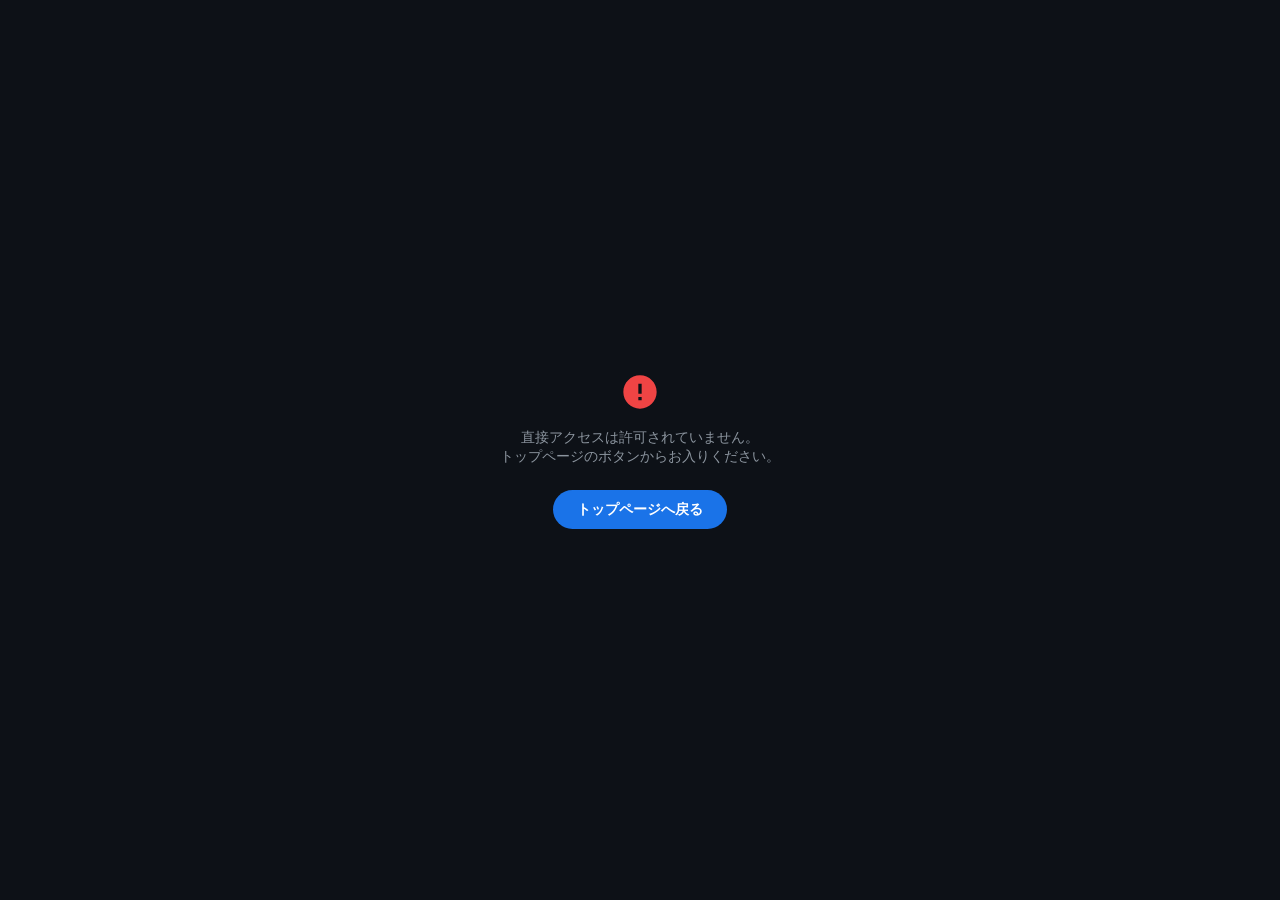
==== noads/index.html @ 6c1df300 "" ====
<!DOCTYPE html>
<html lang="ja" data-theme="dark">
<head>
  <meta charset="UTF-8">
  <meta name="viewport" content="width=device-width, initial-scale=1.0">
  <meta name="theme-color" content="#1a73e8">
  <meta name="description" content="TimeRangePro — 広告なしバージョン">
  <meta name="apple-mobile-web-app-capable" content="yes">
  <meta name="apple-mobile-web-app-status-bar-style" content="black-translucent">
  <meta name="apple-mobile-web-app-title" content="TimeRangePro">
  <link rel="manifest" href="/manifest.json">
  <link rel="stylesheet" href="/style.css">
  <title>TimeRangePro — noads</title>

  <style>
    /* ─── noads badge ─── */
    .noads-badge {
      display: inline-flex;
      align-items: center;
      gap: 4px;
      background: linear-gradient(135deg, #22c55e, #16a34a);
      color: #fff;
      font-size: 0.65rem;
      font-weight: 700;
      letter-spacing: 1px;
      padding: 2px 8px;
      border-radius: 20px;
      text-transform: uppercase;
    }

    /* ─── Back button ─── */
    .back-link {
      display: inline-flex;
      align-items: center;
      gap: 6px;
      font-size: 0.8rem;
      color: var(--text-muted);
      text-decoration: none;
      padding: 6px 10px;
      border-radius: var(--radius-sm);
      transition: all var(--transition);
      -webkit-tap-highlight-color: transparent;
    }
    .back-link:hover { color: var(--text-primary); background: var(--bg-elevated); }

    /* ─── Gate overlay (shown briefly while checking token) ─── */
    #gate {
      position: fixed;
      inset: 0;
      background: var(--bg-base);
      z-index: 9999;
      display: flex;
      align-items: center;
      justify-content: center;
      flex-direction: column;
      gap: 12px;
      transition: opacity 0.3s;
    }
    #gate.hide {
      opacity: 0;
      pointer-events: none;
    }
    .gate-spinner {
      width: 32px;
      height: 32px;
      border: 3px solid var(--border);
      border-top-color: var(--md-primary);
      border-radius: 50%;
      animation: spin 0.7s linear infinite;
    }
    @keyframes spin { to { transform: rotate(360deg); } }
    .gate-text { font-size: 0.82rem; color: var(--text-muted); }
  </style>
</head>
<body>

<!-- ── Gate overlay (removed after token check) ── -->
<div id="gate">
  <div class="gate-spinner"></div>
  <span class="gate-text">認証中...</span>
</div>

<div class="app-container" id="appContent" style="visibility:hidden;">

  <!-- ── Header ── -->
  <header class="app-header">
    <div class="app-logo">
      <svg viewBox="0 0 28 28" fill="none" xmlns="http://www.w3.org/2000/svg">
        <circle cx="14" cy="15" r="10" stroke="var(--md-primary)" stroke-width="2"/>
        <line x1="14" y1="15" x2="14" y2="7" stroke="var(--md-primary)" stroke-width="2" stroke-linecap="round"/>
        <line x1="14" y1="15" x2="19" y2="17" stroke="var(--md-secondary)" stroke-width="1.5" stroke-linecap="round"/>
        <rect x="10" y="3" width="8" height="3" rx="1.5" fill="var(--md-primary)"/>
      </svg>
      <span class="app-title">TimeRange<span>Pro</span></span>
      <span class="noads-badge">
        <svg width="9" height="9" viewBox="0 0 24 24" fill="currentColor"><path d="M9 16.17L4.83 12l-1.42 1.41L9 19 21 7l-1.41-1.41z"/></svg>
        noads
      </span>
    </div>
    <div class="header-actions">
      <a href="/" class="back-link" title="通常版に戻る" aria-label="通常版に戻る">
        <svg width="14" height="14" viewBox="0 0 24 24" fill="currentColor"><path d="M20 11H7.83l5.59-5.59L12 4l-8 8 8 8 1.41-1.41L7.83 13H20v-2z"/></svg>
        戻る
      </a>
      <button class="icon-btn" id="btnTheme" aria-label="テーマ切替" title="ダーク/ライト切替">
      </button>
    </div>
  </header>

  <!-- ── Install Prompt ── -->
  <div class="install-prompt" id="installPrompt" style="display:none;">
    <div class="install-text">
      <strong>アプリとしてインストール</strong>
      ホーム画面に追加してオフラインでも使えます
    </div>
    <button class="btn btn-secondary btn-install" style="padding:0 14px;height:36px;font-size:0.82rem;">インストール</button>
    <button class="icon-btn btn-install-dismiss" aria-label="閉じる">
      <svg width="16" height="16" viewBox="0 0 24 24" fill="currentColor"><path d="M19 6.41L17.59 5 12 10.59 6.41 5 5 6.41 10.59 12 5 17.59 6.41 19 12 13.41 17.59 19 19 17.59 13.41 12z"/></svg>
    </button>
  </div>

  <!-- ── Main ── -->
  <main class="main-content">

    <!-- ╔═ Timer Panel ══════════════════════════════════╗ -->
    <section class="panel" aria-label="タイマー">

      <!-- ┌─ Display area ───────────────────────────┐ -->
      <div class="panel-display">
        <div class="timer-status" id="timerStatus">READY</div>
        <div class="timer-display" id="timerDisplay" aria-live="off">
          00:00:00<span class="timer-ms" id="timerMs">.00</span>
        </div>
        <div class="panel-progress">
          <div class="progress-container" role="progressbar" aria-valuemin="0" aria-valuemax="100" aria-valuenow="0">
            <div class="progress-bar" id="progressBar"></div>
          </div>
          <div class="progress-labels">
            <span id="progressStart">00:00:00</span>
            <span id="progressEnd">--:--:--</span>
          </div>
        </div>
      </div>
      <!-- └──────────────────────────────────────────┘ -->

      <!-- ┌─ Range settings ──────────────────────────┐ -->
      <div class="panel-settings">
        <div class="panel-settings-label">時刻範囲</div>
        <div class="range-inputs" aria-label="時刻範囲設定">
          <div class="input-group">
            <label class="input-label" for="inputStart">
              <span class="dot dot-start"></span>
              開始時刻
            </label>
            <input
              type="text"
              class="time-input"
              id="inputStart"
              placeholder="00:00:00.00"
              inputmode="decimal"
              autocomplete="off"
              spellcheck="false"
              aria-label="タイマー開始時刻"
            >
            <span class="input-hint">例: 01:23:45 / 1:23:45.50</span>
          </div>
          <div class="input-group">
            <label class="input-label" for="inputStop">
              <span class="dot dot-stop"></span>
              終了時刻
            </label>
            <input
              type="text"
              class="time-input"
              id="inputStop"
              placeholder="00:00:00.00"
              inputmode="decimal"
              autocomplete="off"
              spellcheck="false"
              aria-label="タイマー終了時刻（自動停止）"
            >
            <span class="input-hint">設定すると自動停止</span>
          </div>
        </div>
      </div>
      <!-- └──────────────────────────────────────────┘ -->

      <!-- ┌─ Controls ────────────────────────────────┐ -->
      <div class="panel-controls">
        <div class="controls" role="group" aria-label="タイマー操作">
          <button class="btn btn-primary" id="btnStartStop" aria-label="スタート">
            <svg width="18" height="18" viewBox="0 0 24 24" fill="currentColor"><path d="M8 5v14l11-7z"/></svg>
            Start
          </button>
          <button class="btn btn-ghost" id="btnLap" disabled aria-label="ラップ">
            <svg width="16" height="16" viewBox="0 0 24 24" fill="currentColor"><path d="M17 12h-5v5h5v-5zM16 1v2H8V1H6v2H5c-1.11 0-1.99.9-1.99 2L3 19c0 1.1.89 2 2 2h14c1.1 0 2-.9 2-2V5c0-1.1-.9-2-2-2h-1V1h-2zm3 18H5V8h14v11z"/></svg>
            ラップ
          </button>
          <button class="btn btn-secondary" id="btnReset" disabled aria-label="リセット">
            <svg width="16" height="16" viewBox="0 0 24 24" fill="currentColor"><path d="M12 5V1L7 6l5 5V7c3.31 0 6 2.69 6 6s-2.69 6-6 6-6-2.69-6-6H4c0 4.42 3.58 8 8 8s8-3.58 8-8-3.58-8-8-8z"/></svg>
            リセット
          </button>
        </div>
        <p class="shortcut-hint">
          スペース: スタート/一時停止 &nbsp;|&nbsp; L: ラップ &nbsp;|&nbsp; Shift+R: リセット
        </p>
      </div>
      <!-- └──────────────────────────────────────────┘ -->

    </section>
    <!-- ╚═══════════════════════════════════════════════╝ -->

    <!-- ╔═ Lap Panel ════════════════════════════════════╗ -->
    <section class="panel panel-lap" aria-label="ラップ記録">
      <div class="panel-lap-header">
        <div class="panel-settings-label">ラップ記録</div>
        <span class="lap-count" id="lapCount">0</span>
      </div>
      <!-- ┌─ Lap list (inset) ────────────────────────┐ -->
      <div class="lap-list-inset">
        <div class="lap-list" id="lapList" role="list">
          <div class="lap-empty">ラップはまだありません</div>
        </div>
      </div>
      <!-- └──────────────────────────────────────────┘ -->
    </section>
    <!-- ╚═══════════════════════════════════════════════╝ -->

  </main>

  <footer class="app-footer">
    TimeRangePro noads &nbsp;·&nbsp; 広告なし快適モード
  </footer>

</div>

<script>
  // ── Service Worker ────────────────────────────────────
  if ('serviceWorker' in navigator) {
    navigator.serviceWorker.register('/sw.js').catch(() => {});
  }

  // ── One-time token gate ───────────────────────────────
  // Must run BEFORE app.js so gate is enforced immediately
  (function () {
    const TOKEN_KEY = 'trp_noads_token';
    const gate      = document.getElementById('gate');
    const appContent = document.getElementById('appContent');

    function showGateError() {
      gate.innerHTML = `
        <svg width="40" height="40" viewBox="0 0 24 24" fill="var(--md-error)">
          <path d="M12 2C6.48 2 2 6.48 2 12s4.48 10 10 10 10-4.48 10-10S17.52 2 12 2zm1 15h-2v-2h2v2zm0-4h-2V7h2v6z"/>
        </svg>
        <span style="font-size:0.88rem;color:var(--text-secondary);text-align:center;padding:0 24px;">
          直接アクセスは許可されていません。<br>トップページのボタンからお入りください。
        </span>
        <a href="/" style="
          margin-top:8px;
          background:var(--md-primary);
          color:#fff;
          padding:10px 24px;
          border-radius:50px;
          text-decoration:none;
          font-size:0.88rem;
          font-weight:600;
          font-family:'DM Sans',sans-serif;
        ">トップページへ戻る</a>
      `;
      gate.style.gap = '16px';
    }

    function checkToken() {
      const token = sessionStorage.getItem(TOKEN_KEY);

      if (!token) {
        // No token: show error in gate, do NOT show app
        showGateError();
        return;
      }

      // Token found: consume it immediately (one-time use)
      sessionStorage.removeItem(TOKEN_KEY);

      // Show app, hide gate
      appContent.style.visibility = 'visible';
      gate.classList.add('hide');
      setTimeout(() => { gate.style.display = 'none'; }, 350);
    }

    // Small delay so CSS vars are applied before showing error UI
    if (document.readyState === 'loading') {
      document.addEventListener('DOMContentLoaded', checkToken);
    } else {
      checkToken();
    }
  })();
</script>
<script src="/app.js"></script>
</body>
</html>
---- style.css ----
/* ─── Google Fonts ─────────────────────────────────── */
@import url('https://fonts.googleapis.com/css2?family=Space+Mono:wght@400;700&family=DM+Sans:opsz,wght@9..40,300;400;500;600&display=swap');

/* ─── CSS Variables ─────────────────────────────────── */
:root {
  --md-primary: #1a73e8;
  --md-primary-container: #d3e3fd;
  --md-on-primary: #ffffff;
  --md-secondary: #00bcd4;
  --md-accent: #f59e0b;
  --md-error: #ef4444;
  --md-success: #22c55e;

  --transition: 0.25s cubic-bezier(0.4, 0, 0.2, 1);
  --radius-sm: 8px;
  --radius-md: 16px;
  --radius-lg: 24px;
  --radius-pill: 50px;

  --font-display: 'Space Mono', monospace;
  --font-ui: 'DM Sans', sans-serif;

  --shadow-1: 0 1px 3px rgba(0,0,0,0.12), 0 1px 2px rgba(0,0,0,0.24);
  --shadow-2: 0 3px 6px rgba(0,0,0,0.16), 0 3px 6px rgba(0,0,0,0.23);
  --shadow-3: 0 10px 20px rgba(0,0,0,0.19), 0 6px 6px rgba(0,0,0,0.23);
}

/* ─── Dark Mode (default) ──────────────────────────── */
[data-theme="dark"] {
  --bg-base:      #0d1117;
  --bg-surface:   #161b22;
  --bg-elevated:  #21262d;
  --bg-overlay:   #30363d;
  --text-primary: #e6edf3;
  --text-secondary:#8b949e;
  --text-muted:   #484f58;
  --border:       #30363d;
  --divider:      #21262d;
  --timer-glow:   rgba(26, 115, 232, 0.3);
  --ad-bg:        #1a1f26;
  --ad-border:    #2d333b;
}

/* ─── Light Mode ───────────────────────────────────── */
[data-theme="light"] {
  --bg-base:      #f8f9fa;
  --bg-surface:   #ffffff;
  --bg-elevated:  #f1f3f4;
  --bg-overlay:   #e8eaed;
  --text-primary: #202124;
  --text-secondary:#5f6368;
  --text-muted:   #9aa0a6;
  --border:       #dadce0;
  --divider:      #f1f3f4;
  --timer-glow:   rgba(26, 115, 232, 0.15);
  --ad-bg:        #fafafa;
  --ad-border:    #e0e0e0;

  --shadow-1: 0 1px 3px rgba(0,0,0,0.08), 0 1px 2px rgba(0,0,0,0.12);
  --shadow-2: 0 3px 6px rgba(0,0,0,0.10), 0 3px 6px rgba(0,0,0,0.12);
  --shadow-3: 0 10px 20px rgba(0,0,0,0.10), 0 6px 6px rgba(0,0,0,0.12);
}

/* ─── Reset & Base ─────────────────────────────────── */
*, *::before, *::after { box-sizing: border-box; margin: 0; padding: 0; }

html {
  font-size: 16px;
  -webkit-text-size-adjust: 100%;
}

body {
  font-family: var(--font-ui);
  background: var(--bg-base);
  color: var(--text-primary);
  min-height: 100vh;
  transition: background var(--transition), color var(--transition);
  overflow-x: hidden;
}

/* ─── App Shell ────────────────────────────────────── */
.app-container {
  display: flex;
  flex-direction: column;
  min-height: 100vh;
  max-width: 720px;
  margin: 0 auto;
  padding: 0 16px;
}

/* ─── Header ───────────────────────────────────────── */
.app-header {
  display: flex;
  align-items: center;
  justify-content: space-between;
  padding: 12px 0 8px;
  border-bottom: 1px solid var(--border);
  position: sticky;
  top: 0;
  background: var(--bg-base);
  z-index: 100;
  transition: background var(--transition);
}

.app-logo {
  display: flex;
  align-items: center;
  gap: 10px;
}

.app-logo svg {
  width: 28px;
  height: 28px;
}

.app-title {
  font-family: var(--font-display);
  font-size: 1.1rem;
  font-weight: 700;
  color: var(--md-primary);
  letter-spacing: -0.5px;
}

.app-title span {
  color: var(--text-secondary);
  font-weight: 400;
}

.header-actions {
  display: flex;
  align-items: center;
  gap: 8px;
}

/* ─── Icon Button ──────────────────────────────────── */
.icon-btn {
  width: 40px;
  height: 40px;
  border-radius: 50%;
  border: none;
  background: transparent;
  color: var(--text-secondary);
  cursor: pointer;
  display: flex;
  align-items: center;
  justify-content: center;
  transition: background var(--transition), color var(--transition);
  -webkit-tap-highlight-color: transparent;
  position: relative;
  overflow: hidden;
}

.icon-btn:hover { background: var(--bg-elevated); color: var(--text-primary); }
.icon-btn:active { background: var(--bg-overlay); }
.icon-btn::after {
  content: '';
  position: absolute;
  inset: 0;
  border-radius: 50%;
  background: currentColor;
  opacity: 0;
  transform: scale(0);
  transition: transform 0.3s, opacity 0.3s;
}
.icon-btn:active::after { transform: scale(1); opacity: 0.12; }

/* ─── Ad Banner (removed - using AdSense auto-ads) ─── */

/* ─── Main Content ─────────────────────────────────── */
.main-content {
  flex: 1;
  padding: 16px 0;
  display: flex;
  flex-direction: column;
  gap: 16px;
}

/* ─── Panel System (nested card architecture) ──────── */

/* Outer panel — outermost card */
.panel {
  background: var(--bg-surface);
  border-radius: var(--radius-lg);
  border: 1px solid var(--border);
  box-shadow: var(--shadow-2);
  overflow: hidden;
  transition: background var(--transition), border-color var(--transition);
}

/* Display area — inset block at top of panel */
.panel-display {
  padding: 28px 24px 20px;
  text-align: center;
  border-bottom: 1px solid var(--divider);
}

/* Progress nested inside display */
.panel-progress {
  background: var(--bg-elevated);
  border-radius: var(--radius-sm);
  padding: 10px 12px 8px;
  margin-top: 14px;
  border: 1px solid var(--border);
}

/* Settings sub-panel — inset background */
.panel-settings {
  background: var(--bg-elevated);
  margin: 12px;
  border-radius: var(--radius-md);
  border: 1px solid var(--border);
  padding: 12px 14px 14px;
}

.panel-settings-label {
  font-size: 0.68rem;
  font-weight: 700;
  color: var(--text-muted);
  text-transform: uppercase;
  letter-spacing: 1px;
  margin-bottom: 10px;
  padding-left: 2px;
}

/* Controls area — bottom of panel */
.panel-controls {
  padding: 16px 20px 18px;
  border-top: 1px solid var(--divider);
  display: flex;
  flex-direction: column;
  gap: 10px;
  align-items: center;
}

.shortcut-hint {
  text-align: center;
  font-size: 0.7rem;
  color: var(--text-muted);
}

/* Lap panel */
.panel-lap {
  overflow: visible;
}

.panel-lap-header {
  display: flex;
  align-items: center;
  justify-content: space-between;
  padding: 12px 16px 10px;
  border-bottom: 1px solid var(--divider);
}

/* Inset lap list */
.lap-list-inset {
  background: var(--bg-elevated);
  margin: 10px;
  border-radius: var(--radius-sm);
  border: 1px solid var(--border);
  overflow: hidden;
}

/* ─── Timer Display ────────────────────────────────── */
.timer-display {
  font-family: var(--font-display);
  font-size: clamp(2.8rem, 12vw, 4.5rem);
  font-weight: 700;
  letter-spacing: 0.02em;
  color: var(--text-primary);
  line-height: 1;
  margin-bottom: 4px;
  transition: color var(--transition), text-shadow var(--transition);
  text-shadow: 0 0 40px var(--timer-glow);
  user-select: none;
}

.timer-display.running {
  color: var(--md-primary);
  text-shadow: 0 0 40px rgba(26, 115, 232, 0.5), 0 0 80px rgba(26, 115, 232, 0.2);
}

.timer-display.finished {
  color: var(--md-success);
  text-shadow: 0 0 40px rgba(34, 197, 94, 0.4);
}

.timer-ms {
  font-size: 0.45em;
  color: var(--text-secondary);
  vertical-align: baseline;
  margin-left: 2px;
}

.timer-status {
  font-size: 0.75rem;
  color: var(--text-muted);
  letter-spacing: 1px;
  text-transform: uppercase;
  font-weight: 500;
  height: 18px;
  margin-bottom: 16px;
}

/* ─── Progress Bar ─────────────────────────────────── */
.progress-container {
  background: var(--bg-elevated);
  border-radius: 999px;
  height: 6px;
  overflow: hidden;
  margin: 0 0 4px;
}

.progress-bar {
  height: 100%;
  background: linear-gradient(90deg, var(--md-primary), var(--md-secondary));
  border-radius: 999px;
  width: 0%;
  transition: width 0.1s linear;
}

.progress-labels {
  display: flex;
  justify-content: space-between;
  font-size: 0.7rem;
  color: var(--text-muted);
  margin-top: 4px;
  font-family: var(--font-display);
}

/* ─── Range Inputs ─────────────────────────────────── */
.range-inputs {
  display: grid;
  grid-template-columns: 1fr 1fr;
  gap: 12px;
}

.input-group {
  display: flex;
  flex-direction: column;
  gap: 6px;
}

.input-label {
  font-size: 0.72rem;
  font-weight: 600;
  color: var(--text-secondary);
  text-transform: uppercase;
  letter-spacing: 0.8px;
  display: flex;
  align-items: center;
  gap: 6px;
}

.input-label .dot {
  width: 7px;
  height: 7px;
  border-radius: 50%;
}

.dot-start { background: var(--md-success); }
.dot-stop  { background: var(--md-error); }

.time-input {
  font-family: var(--font-display);
  font-size: 0.95rem;
  padding: 8px 12px;
  border-radius: var(--radius-sm);
  border: 1.5px solid var(--border);
  background: var(--bg-elevated);
  color: var(--text-primary);
  width: 100%;
  letter-spacing: 1px;
  transition: border-color var(--transition), background var(--transition), box-shadow var(--transition);
  outline: none;
}

.time-input:focus {
  border-color: var(--md-primary);
  box-shadow: 0 0 0 3px rgba(26, 115, 232, 0.15);
  background: var(--bg-surface);
}

.time-input::placeholder { color: var(--text-muted); }

.input-hint {
  font-size: 0.65rem;
  color: var(--text-muted);
  padding-left: 2px;
}

/* ─── Controls ─────────────────────────────────────── */
.controls {
  display: flex;
  gap: 10px;
  align-items: center;
  justify-content: center;
  flex-wrap: wrap;
}

.btn {
  font-family: var(--font-ui);
  font-size: 0.9rem;
  font-weight: 600;
  border: none;
  cursor: pointer;
  border-radius: var(--radius-pill);
  padding: 0 24px;
  height: 48px;
  display: flex;
  align-items: center;
  gap: 8px;
  transition: all var(--transition);
  -webkit-tap-highlight-color: transparent;
  position: relative;
  overflow: hidden;
  letter-spacing: 0.3px;
}

.btn::after {
  content: '';
  position: absolute;
  inset: 0;
  background: currentColor;
  opacity: 0;
  transition: opacity 0.2s;
}
.btn:active::after { opacity: 0.12; }

.btn-primary {
  background: var(--md-primary);
  color: #fff;
  box-shadow: var(--shadow-2);
  min-width: 130px;
  justify-content: center;
  font-size: 1rem;
}

.btn-primary:hover { filter: brightness(1.1); box-shadow: var(--shadow-3); }
.btn-primary.paused { background: var(--md-accent); }
.btn-primary.running { background: #e53e3e; }

.btn-secondary {
  background: var(--bg-elevated);
  color: var(--text-primary);
  border: 1.5px solid var(--border);
}
.btn-secondary:hover { background: var(--bg-overlay); }

.btn-ghost {
  background: transparent;
  color: var(--text-secondary);
  border: 1.5px solid var(--border);
}
.btn-ghost:hover { background: var(--bg-elevated); color: var(--text-primary); }

.btn:disabled {
  opacity: 0.38;
  cursor: not-allowed;
  pointer-events: none;
}

.btn svg { flex-shrink: 0; }

/* ─── Lap List ─────────────────────────────────────── */
.lap-count {
  background: var(--bg-elevated);
  color: var(--text-secondary);
  border-radius: 20px;
  padding: 2px 10px;
  font-size: 0.72rem;
  font-weight: 600;
  font-family: var(--font-display);
}

.lap-list {
  max-height: 200px;
  overflow-y: auto;
  scrollbar-width: thin;
  scrollbar-color: var(--border) transparent;
}

.lap-list::-webkit-scrollbar { width: 4px; }
.lap-list::-webkit-scrollbar-track { background: transparent; }
.lap-list::-webkit-scrollbar-thumb { background: var(--border); border-radius: 4px; }

.lap-item {
  display: grid;
  grid-template-columns: 32px 1fr 1fr 1fr;
  gap: 8px;
  align-items: center;
  padding: 10px 16px;
  border-bottom: 1px solid var(--divider);
  font-family: var(--font-display);
  font-size: 0.82rem;
  animation: lapIn 0.2s ease;
  transition: background var(--transition);
}

.lap-item:last-child { border-bottom: none; }
.lap-item:hover { background: var(--bg-elevated); }

@keyframes lapIn {
  from { opacity: 0; transform: translateX(-8px); }
  to   { opacity: 1; transform: translateX(0); }
}

.lap-num {
  color: var(--text-muted);
  font-size: 0.72rem;
}

.lap-split { color: var(--text-primary); }
.lap-total { color: var(--text-secondary); }

.lap-delta { font-size: 0.75rem; }
.lap-delta.faster { color: var(--md-success); }
.lap-delta.slower { color: var(--md-error); }
.lap-delta.neutral { color: var(--text-muted); }

.lap-empty {
  padding: 24px 16px;
  text-align: center;
  color: var(--text-muted);
  font-size: 0.82rem;
}

/* ─── Noads Button ─────────────────────────────────── */
.noads-banner {
  background: linear-gradient(135deg, rgba(26,115,232,0.1), rgba(0,188,212,0.1));
  border: 1px solid rgba(26,115,232,0.25);
  border-radius: var(--radius-md);
  padding: 14px 20px;
  display: flex;
  align-items: center;
  justify-content: space-between;
  gap: 12px;
  flex-wrap: wrap;
}

.noads-text {
  font-size: 0.85rem;
  color: var(--text-secondary);
}

.noads-text strong {
  color: var(--text-primary);
  display: block;
  margin-bottom: 2px;
}

.btn-noads {
  background: var(--md-primary);
  color: #fff;
  border: none;
  border-radius: var(--radius-pill);
  padding: 8px 20px;
  font-family: var(--font-ui);
  font-size: 0.85rem;
  font-weight: 600;
  cursor: pointer;
  white-space: nowrap;
  transition: all var(--transition);
  display: flex;
  align-items: center;
  gap: 6px;
  text-decoration: none;
  -webkit-tap-highlight-color: transparent;
}

.btn-noads:hover { filter: brightness(1.1); box-shadow: var(--shadow-2); }

/* ─── Footer ───────────────────────────────────────── */
.app-footer {
  padding: 16px 0;
  border-top: 1px solid var(--border);
  text-align: center;
  font-size: 0.72rem;
  color: var(--text-muted);
  margin-top: auto;
}

/* ─── Install Prompt ───────────────────────────────── */
.install-prompt {
  background: var(--bg-surface);
  border: 1px solid var(--border);
  border-radius: var(--radius-md);
  padding: 12px 16px;
  display: flex;
  align-items: center;
  gap: 12px;
  animation: slideDown 0.3s ease;
}

@keyframes slideDown {
  from { opacity: 0; transform: translateY(-8px); }
  to   { opacity: 1; transform: translateY(0); }
}

.install-text {
  flex: 1;
  font-size: 0.82rem;
  color: var(--text-secondary);
}

.install-text strong { color: var(--text-primary); font-size: 0.88rem; }

/* ─── Responsive ───────────────────────────────────── */
@media (max-width: 480px) {
  .range-inputs {
    grid-template-columns: 1fr;
    gap: 10px;
  }

  .panel-display { padding: 20px 16px 16px; }
  .panel-settings { margin: 8px; }
  .panel-controls { padding: 12px 14px 14px; }

  .controls { gap: 8px; }

  .btn-primary {
    min-width: 110px;
    font-size: 0.95rem;
  }

  .lap-item {
    grid-template-columns: 28px 1fr 1fr auto;
    font-size: 0.78rem;
    padding: 9px 12px;
  }

  .noads-banner {
    flex-direction: column;
    align-items: flex-start;
  }
}

@media (min-width: 600px) {
  .panel-display { padding: 36px 32px 24px; }
  .panel-settings { margin: 16px; }
  .panel-controls { padding: 20px 28px 22px; }
}

/* ─── Transitions for theme switch ────────────────────*/
* {
  transition: background-color var(--transition),
              border-color var(--transition),
              color var(--transition);
}
.timer-display, .progress-bar { transition: none; }
.timer-display { transition: color 0.3s, text-shadow 0.3s; }
.progress-bar  { transition: width 0.1s linear; }
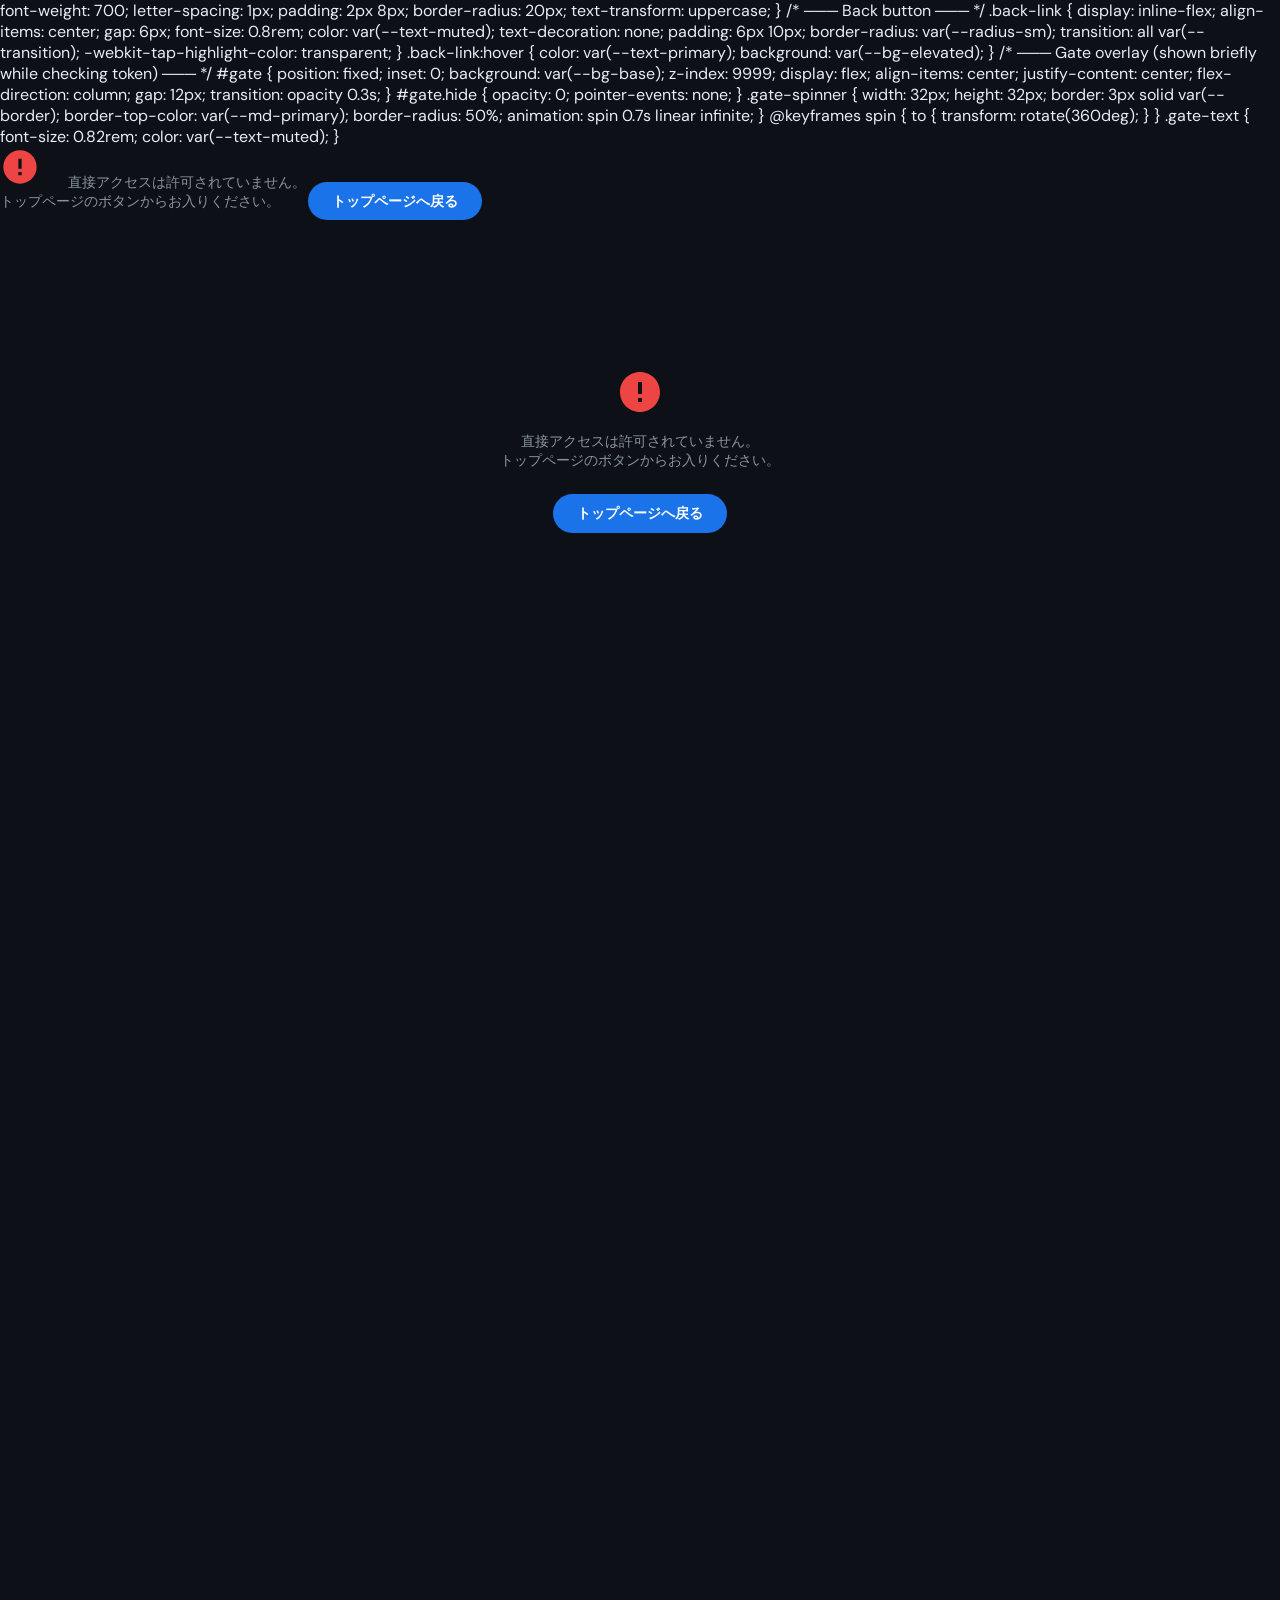
==== commit 63254829: "Refactor index.html structure and styles" ====
--- a/noads/index.html
+++ b/noads/index.html
@@ -1,27 +1,4 @@
-<!DOCTYPE html>
-<html lang="ja" data-theme="dark">
-<head>
-  <meta charset="UTF-8">
-  <meta name="viewport" content="width=device-width, initial-scale=1.0">
-  <meta name="theme-color" content="#1a73e8">
-  <meta name="description" content="TimeRangePro — 広告なしバージョン">
-  <meta name="apple-mobile-web-app-capable" content="yes">
-  <meta name="apple-mobile-web-app-status-bar-style" content="black-translucent">
-  <meta name="apple-mobile-web-app-title" content="TimeRangePro">
-  <link rel="manifest" href="/manifest.json">
-  <link rel="stylesheet" href="/style.css">
-  <title>TimeRangePro — noads</title>
-
-  <style>
-    /* ─── noads badge ─── */
-    .noads-badge {
-      display: inline-flex;
-      align-items: center;
-      gap: 4px;
-      background: linear-gradient(135deg, #22c55e, #16a34a);
-      color: #fff;
-      font-size: 0.65rem;
-      font-weight: 700;
+ font-weight: 700;
       letter-spacing: 1px;
       padding: 2px 8px;
       border-radius: 20px;
@@ -298,4 +275,214 @@
 </script>
 <script src="/app.js"></script>
 </body>
-</html>+</html><!DOCTYPE html>
+<html lang="ja" data-theme="dark">
+<head>
+  <meta charset="UTF-8">
+  <meta name="viewport" content="width=device-width, initial-scale=1.0">
+  <meta name="theme-color" content="#1a73e8">
+  <meta name="description" content="TimeRangePro — 広告なしバージョン">
+  <meta name="apple-mobile-web-app-capable" content="yes">
+  <meta name="apple-mobile-web-app-status-bar-style" content="black-translucent">
+  <meta name="apple-mobile-web-app-title" content="TimeRangePro">
+  <link rel="manifest" href="/manifest.json">
+  <link rel="stylesheet" href="/style.css">
+  <title>TimeRangePro — noads</title>
+
+  <style>
+    /* ─── noads badge ─── */
+    .noads-badge {
+      display: inline-flex;
+      align-items: center;
+      gap: 4px;
+      background: linear-gradient(135deg, #22c55e, #16a34a);
+      color: #fff;
+      font-size: 0.65rem;
+      font-weight: 700;
+      letter-spacing: 1px;
+      padding: 2px 8px;
+      border-radius: 20px;
+      text-transform: uppercase;
+    }
+
+    /* ─── Back button ─── */
+    .back-link {
+      display: inline-flex;
+      align-items: center;
+      gap: 4px;
+      margin-left: 12px;
+      font-size: 0.82rem;
+      color: var(--md-primary);
+      text-decoration: none;
+      font-weight: 500;
+    }
+    .back-link:hover { text-decoration: underline; }
+
+    /* ─── Gate Overlay ─── */
+    #gateOverlay {
+      position: fixed;
+      inset: 0;
+      z-index: 9999;
+      background: var(--bg-app);
+      display: flex;
+      flex-direction: column;
+      align-items: center;
+      justify-content: center;
+    }
+
+    .spinner {
+      width: 40px;
+      height: 40px;
+      border: 3px solid var(--border-subtle);
+      border-top-color: var(--md-primary);
+      border-radius: 50%;
+      animation: spin 0.8s linear infinite;
+      margin-bottom: 16px;
+    }
+    @keyframes spin { to { transform: rotate(360deg); } }
+  </style>
+</head>
+<body>
+
+<div id="gateOverlay">
+  <div class="spinner"></div>
+  <p style="color:var(--text-secondary); font-size:0.9rem;">認証中...</p>
+</div>
+
+<div class="app-container" id="appMain" style="visibility:hidden;">
+
+  <header class="app-header">
+    <div class="app-logo">
+      <svg viewBox="0 0 28 28" fill="none" xmlns="http://www.w3.org/2000/svg">
+        <circle cx="14" cy="15" r="10" stroke="var(--md-primary)" stroke-width="2"/>
+        <line x1="14" y1="15" x2="14" y2="7" stroke="var(--md-primary)" stroke-width="2" stroke-linecap="round"/>
+        <line x1="14" y1="15" x2="19" y2="17" stroke="var(--md-secondary)" stroke-width="1.5" stroke-linecap="round"/>
+        <rect x="10" y="3" width="8" height="3" rx="1.5" fill="var(--md-primary)"/>
+      </svg>
+      <span class="app-title">TimeRange<span>Pro</span></span>
+      <div class="noads-badge">
+        <svg width="10" height="10" viewBox="0 0 24 24" fill="currentColor"><path d="M9 16.17L4.83 12l-1.42 1.41L9 19 21 7l-1.41-1.41z"/></svg>
+        NOAds
+      </div>
+    </div>
+    <div class="header-actions">
+      <button class="icon-btn" id="btnTheme" aria-label="テーマ切替">
+        </button>
+    </div>
+  </header>
+
+  <main class="main-content">
+
+    <section class="panel">
+      <div class="panel-display">
+        <div class="timer-status" id="timerStatus">READY</div>
+        <div class="timer-display" aria-live="off">
+          <span id="timerDisplay">00:00:00</span><span class="timer-ms" id="timerMs">.00</span>
+        </div>
+
+        <div class="panel-progress">
+          <div class="progress-container" role="progressbar" aria-valuemin="0" aria-valuemax="100" aria-valuenow="0">
+            <div class="progress-bar" id="progressBar"></div>
+          </div>
+          <div class="progress-labels">
+            <span id="progressStart">00:00:00</span>
+            <span id="progressEnd">--:--:--</span>
+          </div>
+        </div>
+      </div>
+
+      <div class="panel-settings">
+        <div class="panel-settings-label">時刻範囲</div>
+        <div class="range-inputs">
+          <div class="input-group">
+            <label class="input-label" for="inputStart">開始時刻</label>
+            <input type="text" class="time-input" id="inputStart" placeholder="00:00:00.00" inputmode="decimal">
+          </div>
+          <div class="input-group">
+            <label class="input-label" for="inputStop">終了時刻</label>
+            <input type="text" class="time-input" id="inputStop" placeholder="00:00:00.00" inputmode="decimal">
+          </div>
+        </div>
+      </div>
+
+      <div class="panel-controls">
+        <div class="controls">
+          <button class="btn btn-primary" id="btnStartStop">
+            <svg width="18" height="18" viewBox="0 0 24 24" fill="currentColor"><path d="M8 5v14l11-7z"/></svg>
+            Start
+          </button>
+          <button class="btn btn-ghost" id="btnLap" disabled>ラップ</button>
+          <button class="btn btn-secondary" id="btnReset" disabled>リセット</button>
+        </div>
+      </div>
+    </section>
+
+    <section class="panel panel-lap">
+      <div class="panel-lap-header">
+        <div class="panel-settings-label">ラップ記録</div>
+        <span class="lap-count" id="lapCount">0</span>
+      </div>
+      <div class="lap-list-inset">
+        <div class="lap-list" id="lapList">
+          <div class="lap-empty">ラップはまだありません</div>
+        </div>
+      </div>
+    </section>
+
+  </main>
+
+  <footer class="app-footer">
+    TimeRangePro NOAds &nbsp;·&nbsp; <a href="/" style="color:inherit;">通常版へ戻る</a>
+  </footer>
+
+</div>
+
+<script>
+  (function() {
+    const TOKEN_KEY = 'trp_noads_token';
+    const gate = document.getElementById('gateOverlay');
+    const app  = document.getElementById('appMain');
+
+    function showGateError() {
+      gate.innerHTML = `
+        <svg width="48" height="48" viewBox="0 0 24 24" fill="var(--md-error)">
+          <path d="M12 2C6.48 2 2 6.48 2 12s4.48 10 10 10 10-4.48 10-10S17.52 2 12 2zm1 15h-2v-2h2v2zm0-4h-2V7h2v6z"/>
+        </svg>
+        <span style="font-size:0.88rem;color:var(--text-secondary);text-align:center;padding:0 24px;">
+          直接アクセスは許可されていません。<br>トップページのボタンからお入りください。
+        </span>
+        <a href="/" style="
+          margin-top:8px;
+          background:var(--md-primary);
+          color:#fff;
+          padding:10px 24px;
+          border-radius:50px;
+          text-decoration:none;
+          font-size:0.88rem;
+          font-weight:600;
+          font-family:'DM Sans',sans-serif;
+        ">トップページへ戻る</a>
+      `;
+      gate.style.gap = '16px';
+    }
+
+    function checkToken() {
+      const token = sessionStorage.getItem(TOKEN_KEY);
+
+      if (!token) {
+        showGateError();
+        return;
+      }
+
+      // 認証成功
+      gate.style.display = 'none';
+      app.style.visibility = 'visible';
+    }
+
+    // 初回チェック
+    checkToken();
+  })();
+</script>
+<script src="/app.js"></script>
+</body>
+</html>
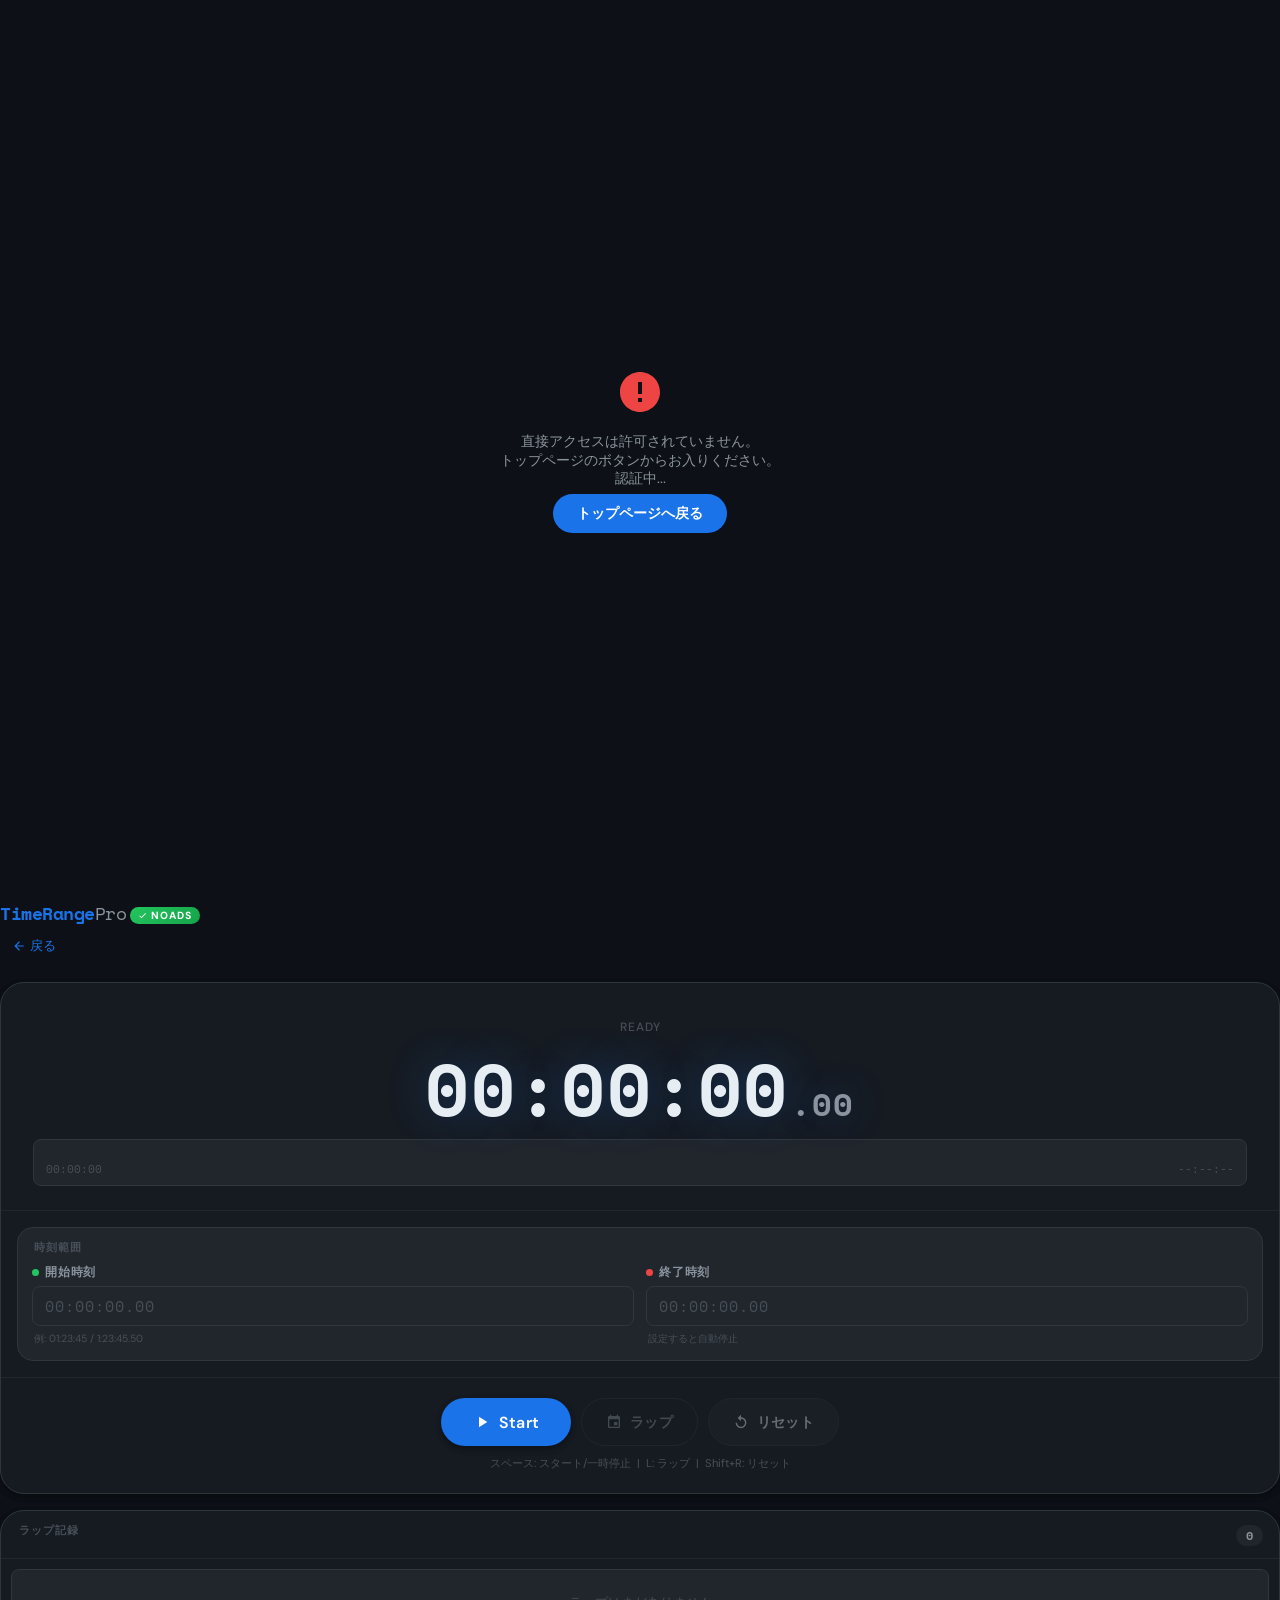
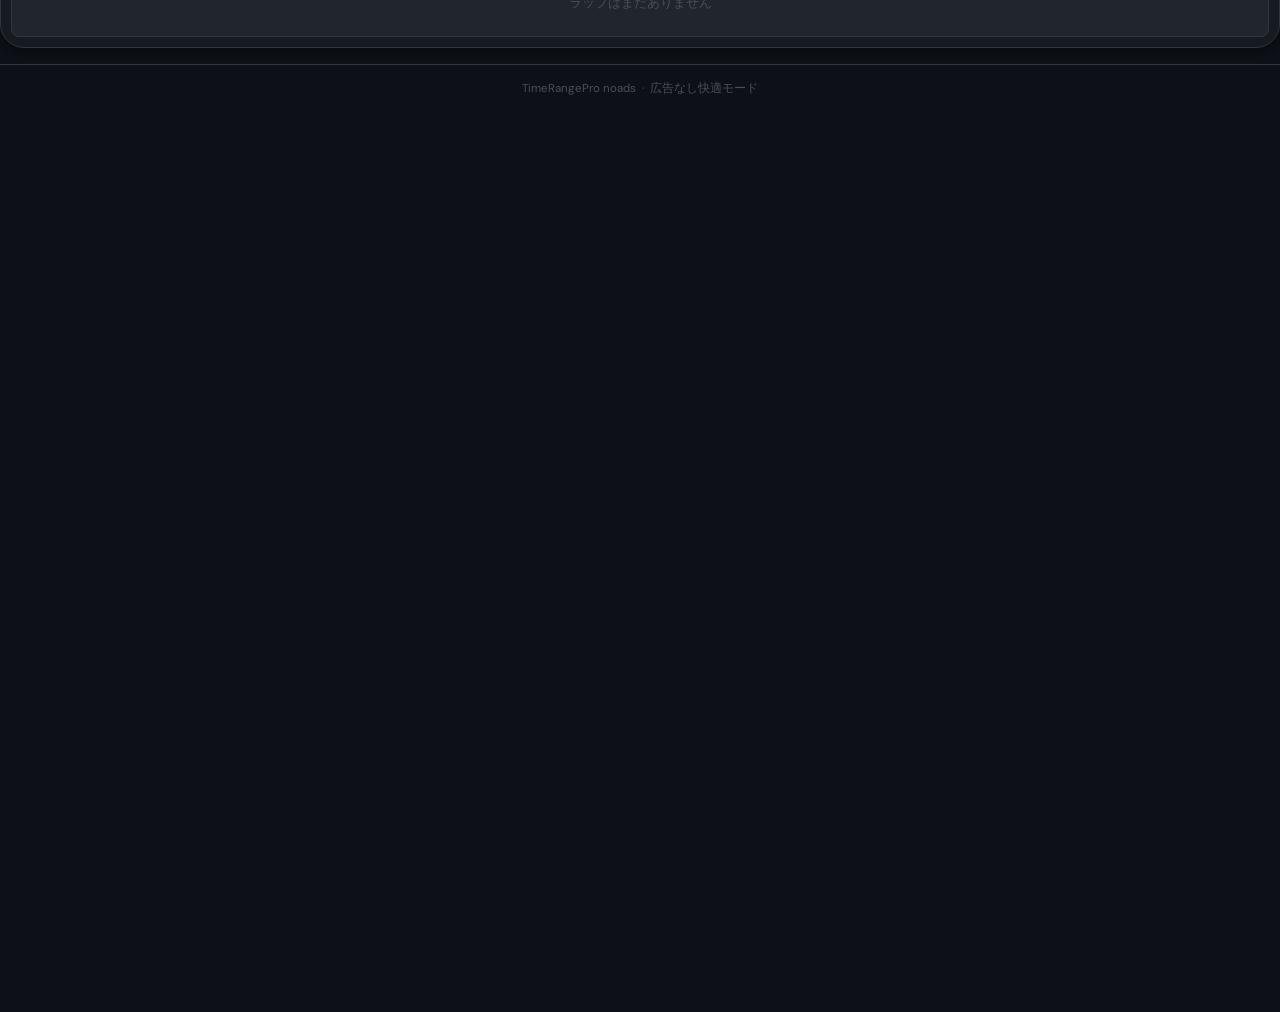
==== commit 0e4a680e: "Refactor index.html for NOAds version Updated HTML structure and styles for the NOAds version of Tim" ====
--- a/noads/index.html
+++ b/noads/index.html
@@ -1,69 +1,168 @@
- font-weight: 700;
+<!DOCTYPE html>
+<html lang="ja" data-theme="dark">
+<head>
+  <meta charset="UTF-8">
+  <meta name="viewport" content="width=device-width, initial-scale=1.0">
+  <meta name="theme-color" content="#1a73e8">
+  <meta name="description" content="TimeRangePro — 広告なしバージョン">
+  <meta name="apple-mobile-web-app-capable" content="yes">
+  <meta name="apple-mobile-web-app-status-bar-style" content="black-translucent">
+  <meta name="apple-mobile-web-app-title" content="TimeRangePro">
+  <link rel="manifest" href="/manifest.json">
+  <link rel="stylesheet" href="/style.css">
+  <title>TimeRangePro — NOAds</title>
+
+  <style>
+    .noads-badge {
+      display: inline-flex;
+      align-items: center;
+      gap: 4px;
+      background: linear-gradient(135deg, #22c55e, #16a34a);
+      color: #fff;
+      font-size: 0.65rem;
+      font-weight: 700;
       letter-spacing: 1px;
       padding: 2px 8px;
       border-radius: 20px;
       text-transform: uppercase;
     }
-
-    /* ─── Back button ─── */
     .back-link {
       display: inline-flex;
       align-items: center;
-      gap: 6px;
-      font-size: 0.8rem;
-      color: var(--text-muted);
+      gap: 4px;
+      margin-left: 12px;
+      font-size: 0.82rem;
+      color: var(--md-primary);
       text-decoration: none;
-      padding: 6px 10px;
-      border-radius: var(--radius-sm);
-      transition: all var(--transition);
-      -webkit-tap-highlight-color: transparent;
-    }
-    .back-link:hover { color: var(--text-primary); background: var(--bg-elevated); }
-
-    /* ─── Gate overlay (shown briefly while checking token) ─── */
-    #gate {
+      font-weight: 500;
+    }
+    #gateOverlay {
       position: fixed;
       inset: 0;
-      background: var(--bg-base);
       z-index: 9999;
+      background: var(--bg-app);
       display: flex;
+      flex-direction: column;
       align-items: center;
       justify-content: center;
-      flex-direction: column;
-      gap: 12px;
-      transition: opacity 0.3s;
-    }
-    #gate.hide {
-      opacity: 0;
-      pointer-events: none;
-    }
-    .gate-spinner {
-      width: 32px;
-      height: 32px;
-      border: 3px solid var(--border);
+    }
+    .spinner {
+      width: 40px; height: 40px;
+      border: 3px solid var(--border-subtle);
       border-top-color: var(--md-primary);
       border-radius: 50%;
-      animation: spin 0.7s linear infinite;
+      animation: spin 0.8s linear infinite;
+      margin-bottom: 16px;
     }
     @keyframes spin { to { transform: rotate(360deg); } }
-    .gate-text { font-size: 0.82rem; color: var(--text-muted); }
   </style>
 </head>
 <body>
 
-<!-- ── Gate overlay (removed after token check) ── -->
-<div id="gate">
-  <div class="gate-spinner"></div>
-  <span class="gate-text">認証中...</span>
+<div id="gateOverlay">
+  <div class="spinner"></div>
+  <p style="color:var(--text-secondary); font-size:0.9rem;">認証中...</p>
 </div>
 
-<div class="app-container" id="appContent" style="visibility:hidden;">
-
-  <!-- ── Header ── -->
+<div class="app-container" id="appMain" style="visibility:hidden;">
+
   <header class="app-header">
     <div class="app-logo">
       <svg viewBox="0 0 28 28" fill="none" xmlns="http://www.w3.org/2000/svg">
         <circle cx="14" cy="15" r="10" stroke="var(--md-primary)" stroke-width="2"/>
+        <line x1="14" y1="15" x2="14" y2="7" stroke="var(--md-primary)" stroke-width="2" stroke-linecap="round"/>
+        <line x1="14" y1="15" x2="19" y2="17" stroke="var(--md-secondary)" stroke-width="1.5" stroke-linecap="round"/>
+        <rect x="10" y="3" width="8" height="3" rx="1.5" fill="var(--md-primary)"/>
+      </svg>
+      <span class="app-title">TimeRange<span>Pro</span></span>
+      <div class="noads-badge">
+        <svg width="10" height="10" viewBox="0 0 24 24" fill="currentColor"><path d="M9 16.17L4.83 12l-1.42 1.41L9 19 21 7l-1.41-1.41z"/></svg>
+        NOAds
+      </div>
+    </div>
+    <div class="header-actions">
+      <a href="/" class="back-link">戻る</a>
+      <button class="icon-btn" id="btnTheme" aria-label="テーマ切替"></button>
+    </div>
+  </header>
+
+  <main class="main-content">
+    <section class="panel">
+      <div class="panel-display">
+        <div class="timer-status" id="timerStatus">READY</div>
+        <div class="timer-display" aria-live="off">
+          <span id="timerDisplay">00:00:00</span><span class="timer-ms" id="timerMs">.00</span>
+        </div>
+        <div class="panel-progress">
+          <div class="progress-container" role="progressbar">
+            <div class="progress-bar" id="progressBar"></div>
+          </div>
+          <div class="progress-labels">
+            <span id="progressStart">00:00:00</span>
+            <span id="progressEnd">--:--:--</span>
+          </div>
+        </div>
+      </div>
+
+      <div class="panel-settings">
+        <div class="panel-settings-label">時刻範囲</div>
+        <div class="range-inputs">
+          <div class="input-group">
+            <label class="input-label">開始時刻</label>
+            <input type="text" class="time-input" id="inputStart" placeholder="00:00:00.00" inputmode="decimal">
+          </div>
+          <div class="input-group">
+            <label class="input-label">終了時刻</label>
+            <input type="text" class="time-input" id="inputStop" placeholder="00:00:00.00" inputmode="decimal">
+          </div>
+        </div>
+      </div>
+
+      <div class="panel-controls">
+        <div class="controls">
+          <button class="btn btn-primary" id="btnStartStop">Start</button>
+          <button class="btn btn-ghost" id="btnLap" disabled>ラップ</button>
+          <button class="btn btn-secondary" id="btnReset" disabled>リセット</button>
+        </div>
+      </div>
+    </section>
+
+    <section class="panel panel-lap">
+      <div class="panel-lap-header">
+        <div class="panel-settings-label">ラップ記録</div>
+        <span class="lap-count" id="lapCount">0</span>
+      </div>
+      <div class="lap-list-inset">
+        <div class="lap-list" id="lapList">
+          <div class="lap-empty">ラップはまだありません</div>
+        </div>
+      </div>
+    </section>
+  </main>
+
+  <footer class="app-footer">
+    TimeRangePro NOAds &nbsp;·&nbsp; <a href="/" style="color:inherit;">通常版へ戻る</a>
+  </footer>
+
+</div>
+
+<script>
+  (function() {
+    const TOKEN_KEY = 'trp_noads_token';
+    const gate = document.getElementById('gateOverlay');
+    const app = document.getElementById('appMain');
+    const token = sessionStorage.getItem(TOKEN_KEY);
+    if (!token) {
+      gate.innerHTML = `<p style="padding:20px;text-align:center;">直接アクセスは許可されていません。<br><a href="/" style="color:var(--md-primary);">トップへ戻る</a></p>`;
+    } else {
+      gate.style.display = 'none';
+      app.style.visibility = 'visible';
+    }
+  })();
+</script>
+<script src="/app.js"></script>
+</body>
+</html>
         <line x1="14" y1="15" x2="14" y2="7" stroke="var(--md-primary)" stroke-width="2" stroke-linecap="round"/>
         <line x1="14" y1="15" x2="19" y2="17" stroke="var(--md-secondary)" stroke-width="1.5" stroke-linecap="round"/>
         <rect x="10" y="3" width="8" height="3" rx="1.5" fill="var(--md-primary)"/>
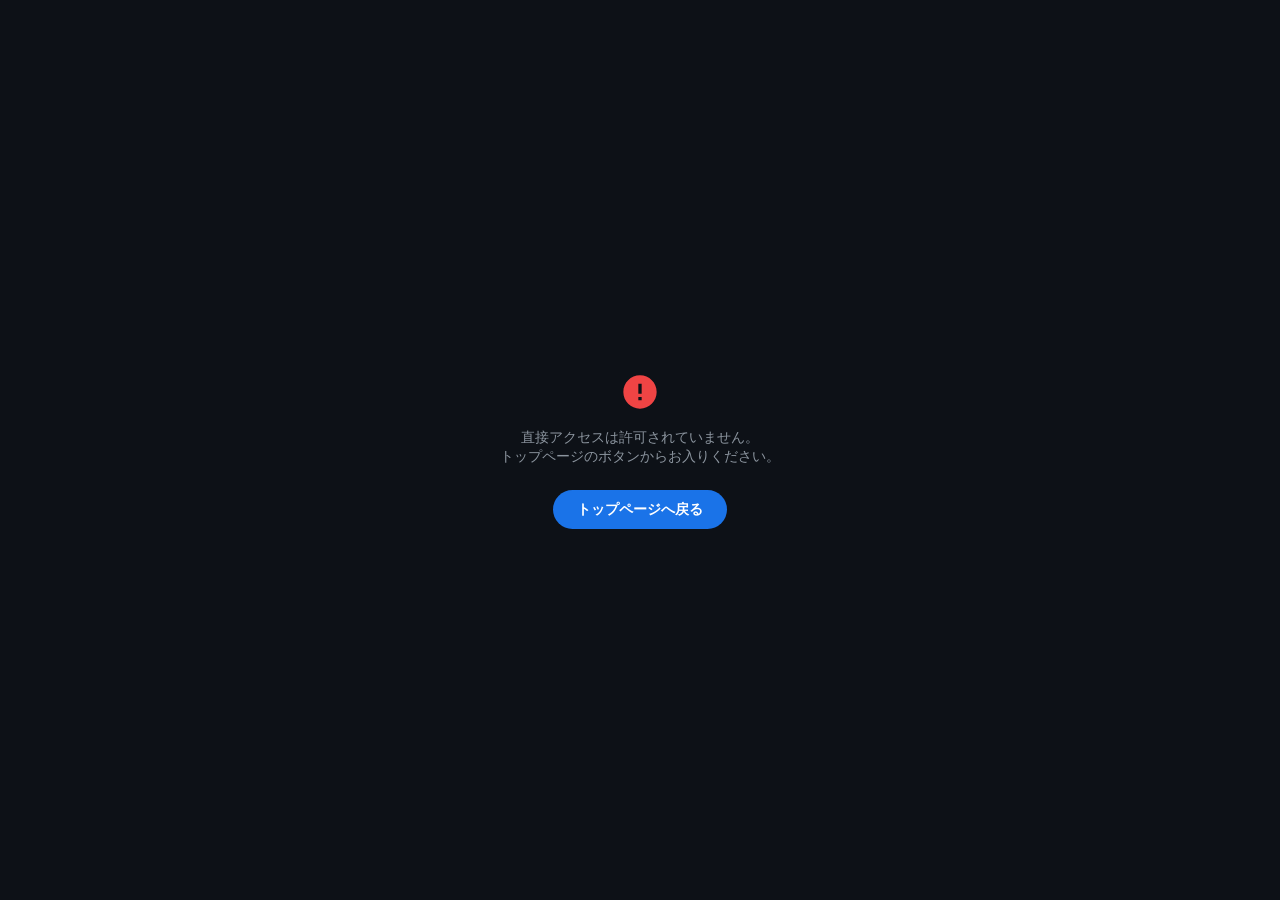
==== commit 69df19ab: "小数点第二位まで表示可能に" ====
--- a/noads/index.html
+++ b/noads/index.html
@@ -4,15 +4,16 @@
   <meta charset="UTF-8">
   <meta name="viewport" content="width=device-width, initial-scale=1.0">
   <meta name="theme-color" content="#1a73e8">
-  <meta name="description" content="TimeRangePro — 広告なしバージョン">
+  <meta name="description" content="TimeRangePro — 広告なし。動画編集向け高機能ストップウォッチ">
   <meta name="apple-mobile-web-app-capable" content="yes">
   <meta name="apple-mobile-web-app-status-bar-style" content="black-translucent">
   <meta name="apple-mobile-web-app-title" content="TimeRangePro">
   <link rel="manifest" href="/manifest.json">
   <link rel="stylesheet" href="/style.css">
-  <title>TimeRangePro — NOAds</title>
+  <title>TimeRangePro — noads</title>
 
   <style>
+    /* ─── noads badge ─── */
     .noads-badge {
       display: inline-flex;
       align-items: center;
@@ -26,143 +27,66 @@
       border-radius: 20px;
       text-transform: uppercase;
     }
+
+    /* ─── Back button ─── */
     .back-link {
       display: inline-flex;
       align-items: center;
-      gap: 4px;
-      margin-left: 12px;
-      font-size: 0.82rem;
-      color: var(--md-primary);
+      gap: 6px;
+      font-size: 0.8rem;
+      color: var(--text-muted);
       text-decoration: none;
-      font-weight: 500;
-    }
-    #gateOverlay {
+      padding: 6px 10px;
+      border-radius: var(--radius-sm);
+      transition: all var(--transition);
+      -webkit-tap-highlight-color: transparent;
+    }
+    .back-link:hover { color: var(--text-primary); background: var(--bg-elevated); }
+
+    /* ─── Gate overlay (shown briefly while checking token) ─── */
+    #gate {
       position: fixed;
       inset: 0;
+      background: var(--bg-base);
       z-index: 9999;
-      background: var(--bg-app);
       display: flex;
-      flex-direction: column;
       align-items: center;
       justify-content: center;
-    }
-    .spinner {
-      width: 40px; height: 40px;
-      border: 3px solid var(--border-subtle);
+      flex-direction: column;
+      gap: 12px;
+      transition: opacity 0.3s;
+    }
+    #gate.hide {
+      opacity: 0;
+      pointer-events: none;
+    }
+    .gate-spinner {
+      width: 32px;
+      height: 32px;
+      border: 3px solid var(--border);
       border-top-color: var(--md-primary);
       border-radius: 50%;
-      animation: spin 0.8s linear infinite;
-      margin-bottom: 16px;
+      animation: spin 0.7s linear infinite;
     }
     @keyframes spin { to { transform: rotate(360deg); } }
+    .gate-text { font-size: 0.82rem; color: var(--text-muted); }
   </style>
 </head>
 <body>
 
-<div id="gateOverlay">
-  <div class="spinner"></div>
-  <p style="color:var(--text-secondary); font-size:0.9rem;">認証中...</p>
+<!-- ── Gate overlay (removed after token check) ── -->
+<div id="gate">
+  <div class="gate-spinner"></div>
+  <span class="gate-text">認証中...</span>
 </div>
 
-<div class="app-container" id="appMain" style="visibility:hidden;">
-
+<div class="app-container" id="appContent" style="visibility:hidden;">
+
+  <!-- ── Header ── -->
   <header class="app-header">
     <div class="app-logo">
       <svg viewBox="0 0 28 28" fill="none" xmlns="http://www.w3.org/2000/svg">
         <circle cx="14" cy="15" r="10" stroke="var(--md-primary)" stroke-width="2"/>
-        <line x1="14" y1="15" x2="14" y2="7" stroke="var(--md-primary)" stroke-width="2" stroke-linecap="round"/>
-        <line x1="14" y1="15" x2="19" y2="17" stroke="var(--md-secondary)" stroke-width="1.5" stroke-linecap="round"/>
-        <rect x="10" y="3" width="8" height="3" rx="1.5" fill="var(--md-primary)"/>
-      </svg>
-      <span class="app-title">TimeRange<span>Pro</span></span>
-      <div class="noads-badge">
-        <svg width="10" height="10" viewBox="0 0 24 24" fill="currentColor"><path d="M9 16.17L4.83 12l-1.42 1.41L9 19 21 7l-1.41-1.41z"/></svg>
-        NOAds
-      </div>
-    </div>
-    <div class="header-actions">
-      <a href="/" class="back-link">戻る</a>
-      <button class="icon-btn" id="btnTheme" aria-label="テーマ切替"></button>
-    </div>
-  </header>
-
-  <main class="main-content">
-    <section class="panel">
-      <div class="panel-display">
-        <div class="timer-status" id="timerStatus">READY</div>
-        <div class="timer-display" aria-live="off">
-          <span id="timerDisplay">00:00:00</span><span class="timer-ms" id="timerMs">.00</span>
-        </div>
-        <div class="panel-progress">
-          <div class="progress-container" role="progressbar">
-            <div class="progress-bar" id="progressBar"></div>
-          </div>
-          <div class="progress-labels">
-            <span id="progressStart">00:00:00</span>
-            <span id="progressEnd">--:--:--</span>
-          </div>
-        </div>
-      </div>
-
-      <div class="panel-settings">
-        <div class="panel-settings-label">時刻範囲</div>
-        <div class="range-inputs">
-          <div class="input-group">
-            <label class="input-label">開始時刻</label>
-            <input type="text" class="time-input" id="inputStart" placeholder="00:00:00.00" inputmode="decimal">
-          </div>
-          <div class="input-group">
-            <label class="input-label">終了時刻</label>
-            <input type="text" class="time-input" id="inputStop" placeholder="00:00:00.00" inputmode="decimal">
-          </div>
-        </div>
-      </div>
-
-      <div class="panel-controls">
-        <div class="controls">
-          <button class="btn btn-primary" id="btnStartStop">Start</button>
-          <button class="btn btn-ghost" id="btnLap" disabled>ラップ</button>
-          <button class="btn btn-secondary" id="btnReset" disabled>リセット</button>
-        </div>
-      </div>
-    </section>
-
-    <section class="panel panel-lap">
-      <div class="panel-lap-header">
-        <div class="panel-settings-label">ラップ記録</div>
-        <span class="lap-count" id="lapCount">0</span>
-      </div>
-      <div class="lap-list-inset">
-        <div class="lap-list" id="lapList">
-          <div class="lap-empty">ラップはまだありません</div>
-        </div>
-      </div>
-    </section>
-  </main>
-
-  <footer class="app-footer">
-    TimeRangePro NOAds &nbsp;·&nbsp; <a href="/" style="color:inherit;">通常版へ戻る</a>
-  </footer>
-
-</div>
-
-<script>
-  (function() {
-    const TOKEN_KEY = 'trp_noads_token';
-    const gate = document.getElementById('gateOverlay');
-    const app = document.getElementById('appMain');
-    const token = sessionStorage.getItem(TOKEN_KEY);
-    if (!token) {
-      gate.innerHTML = `<p style="padding:20px;text-align:center;">直接アクセスは許可されていません。<br><a href="/" style="color:var(--md-primary);">トップへ戻る</a></p>`;
-    } else {
-      gate.style.display = 'none';
-      app.style.visibility = 'visible';
-    }
-  })();
-</script>
-<script src="/app.js"></script>
-</body>
-</html>
         <line x1="14" y1="15" x2="14" y2="7" stroke="var(--md-primary)" stroke-width="2" stroke-linecap="round"/>
         <line x1="14" y1="15" x2="19" y2="17" stroke="var(--md-secondary)" stroke-width="1.5" stroke-linecap="round"/>
         <rect x="10" y="3" width="8" height="3" rx="1.5" fill="var(--md-primary)"/>
@@ -178,6 +102,9 @@
         <svg width="14" height="14" viewBox="0 0 24 24" fill="currentColor"><path d="M20 11H7.83l5.59-5.59L12 4l-8 8 8 8 1.41-1.41L7.83 13H20v-2z"/></svg>
         戻る
       </a>
+      <button class="icon-btn" id="btnShortcut" aria-label="ショートカット一覧" title="キーボードショートカット (?)">
+          <svg width="18" height="18" viewBox="0 0 24 24" fill="currentColor"><path d="M11.07 12.85c.77-1.39 2.25-2.21 3.11-3.44.91-1.29.4-3.7-2.18-3.7-1.69 0-2.52 1.28-2.87 2.34L7.1 7.7C7.73 5.67 9.44 4 11.99 4c2.35 0 3.96 1.07 4.78 2.41.7 1.15 1.11 3.3.03 4.9-1.2 1.77-2.35 2.31-2.97 3.45-.25.46-.35.76-.35 2.24h-2.89c-.01-.78-.13-2.05.48-3.15zM14 20c0 1.1-.9 2-2 2s-2-.9-2-2 .9-2 2-2 2 .9 2 2z"/></svg>
+        </button>
       <button class="icon-btn" id="btnTheme" aria-label="テーマ切替" title="ダーク/ライト切替">
       </button>
     </div>
@@ -205,7 +132,7 @@
       <div class="panel-display">
         <div class="timer-status" id="timerStatus">READY</div>
         <div class="timer-display" id="timerDisplay" aria-live="off">
-          00:00:00<span class="timer-ms" id="timerMs">.00</span>
+          <span id="timerMain">00:00:00</span><span class="timer-ms" id="timerMs">.00</span>
         </div>
         <div class="panel-progress">
           <div class="progress-container" role="progressbar" aria-valuemin="0" aria-valuemax="100" aria-valuenow="0">
@@ -278,7 +205,11 @@
           </button>
         </div>
         <p class="shortcut-hint">
-          スペース: スタート/一時停止 &nbsp;|&nbsp; L: ラップ &nbsp;|&nbsp; Shift+R: リセット
+          <kbd class="kbd-inline">Space</kbd> スタート &nbsp;·&nbsp;
+          <kbd class="kbd-inline">L</kbd> ラップ &nbsp;·&nbsp;
+          <kbd class="kbd-inline">R</kbd> リセット &nbsp;·&nbsp;
+          <kbd class="kbd-inline">C</kbd> コピー &nbsp;·&nbsp;
+          <kbd class="kbd-inline">?</kbd> ヘルプ
         </p>
       </div>
       <!-- └──────────────────────────────────────────┘ -->
@@ -374,214 +305,4 @@
 </script>
 <script src="/app.js"></script>
 </body>
-</html><!DOCTYPE html>
-<html lang="ja" data-theme="dark">
-<head>
-  <meta charset="UTF-8">
-  <meta name="viewport" content="width=device-width, initial-scale=1.0">
-  <meta name="theme-color" content="#1a73e8">
-  <meta name="description" content="TimeRangePro — 広告なしバージョン">
-  <meta name="apple-mobile-web-app-capable" content="yes">
-  <meta name="apple-mobile-web-app-status-bar-style" content="black-translucent">
-  <meta name="apple-mobile-web-app-title" content="TimeRangePro">
-  <link rel="manifest" href="/manifest.json">
-  <link rel="stylesheet" href="/style.css">
-  <title>TimeRangePro — noads</title>
-
-  <style>
-    /* ─── noads badge ─── */
-    .noads-badge {
-      display: inline-flex;
-      align-items: center;
-      gap: 4px;
-      background: linear-gradient(135deg, #22c55e, #16a34a);
-      color: #fff;
-      font-size: 0.65rem;
-      font-weight: 700;
-      letter-spacing: 1px;
-      padding: 2px 8px;
-      border-radius: 20px;
-      text-transform: uppercase;
-    }
-
-    /* ─── Back button ─── */
-    .back-link {
-      display: inline-flex;
-      align-items: center;
-      gap: 4px;
-      margin-left: 12px;
-      font-size: 0.82rem;
-      color: var(--md-primary);
-      text-decoration: none;
-      font-weight: 500;
-    }
-    .back-link:hover { text-decoration: underline; }
-
-    /* ─── Gate Overlay ─── */
-    #gateOverlay {
-      position: fixed;
-      inset: 0;
-      z-index: 9999;
-      background: var(--bg-app);
-      display: flex;
-      flex-direction: column;
-      align-items: center;
-      justify-content: center;
-    }
-
-    .spinner {
-      width: 40px;
-      height: 40px;
-      border: 3px solid var(--border-subtle);
-      border-top-color: var(--md-primary);
-      border-radius: 50%;
-      animation: spin 0.8s linear infinite;
-      margin-bottom: 16px;
-    }
-    @keyframes spin { to { transform: rotate(360deg); } }
-  </style>
-</head>
-<body>
-
-<div id="gateOverlay">
-  <div class="spinner"></div>
-  <p style="color:var(--text-secondary); font-size:0.9rem;">認証中...</p>
-</div>
-
-<div class="app-container" id="appMain" style="visibility:hidden;">
-
-  <header class="app-header">
-    <div class="app-logo">
-      <svg viewBox="0 0 28 28" fill="none" xmlns="http://www.w3.org/2000/svg">
-        <circle cx="14" cy="15" r="10" stroke="var(--md-primary)" stroke-width="2"/>
-        <line x1="14" y1="15" x2="14" y2="7" stroke="var(--md-primary)" stroke-width="2" stroke-linecap="round"/>
-        <line x1="14" y1="15" x2="19" y2="17" stroke="var(--md-secondary)" stroke-width="1.5" stroke-linecap="round"/>
-        <rect x="10" y="3" width="8" height="3" rx="1.5" fill="var(--md-primary)"/>
-      </svg>
-      <span class="app-title">TimeRange<span>Pro</span></span>
-      <div class="noads-badge">
-        <svg width="10" height="10" viewBox="0 0 24 24" fill="currentColor"><path d="M9 16.17L4.83 12l-1.42 1.41L9 19 21 7l-1.41-1.41z"/></svg>
-        NOAds
-      </div>
-    </div>
-    <div class="header-actions">
-      <button class="icon-btn" id="btnTheme" aria-label="テーマ切替">
-        </button>
-    </div>
-  </header>
-
-  <main class="main-content">
-
-    <section class="panel">
-      <div class="panel-display">
-        <div class="timer-status" id="timerStatus">READY</div>
-        <div class="timer-display" aria-live="off">
-          <span id="timerDisplay">00:00:00</span><span class="timer-ms" id="timerMs">.00</span>
-        </div>
-
-        <div class="panel-progress">
-          <div class="progress-container" role="progressbar" aria-valuemin="0" aria-valuemax="100" aria-valuenow="0">
-            <div class="progress-bar" id="progressBar"></div>
-          </div>
-          <div class="progress-labels">
-            <span id="progressStart">00:00:00</span>
-            <span id="progressEnd">--:--:--</span>
-          </div>
-        </div>
-      </div>
-
-      <div class="panel-settings">
-        <div class="panel-settings-label">時刻範囲</div>
-        <div class="range-inputs">
-          <div class="input-group">
-            <label class="input-label" for="inputStart">開始時刻</label>
-            <input type="text" class="time-input" id="inputStart" placeholder="00:00:00.00" inputmode="decimal">
-          </div>
-          <div class="input-group">
-            <label class="input-label" for="inputStop">終了時刻</label>
-            <input type="text" class="time-input" id="inputStop" placeholder="00:00:00.00" inputmode="decimal">
-          </div>
-        </div>
-      </div>
-
-      <div class="panel-controls">
-        <div class="controls">
-          <button class="btn btn-primary" id="btnStartStop">
-            <svg width="18" height="18" viewBox="0 0 24 24" fill="currentColor"><path d="M8 5v14l11-7z"/></svg>
-            Start
-          </button>
-          <button class="btn btn-ghost" id="btnLap" disabled>ラップ</button>
-          <button class="btn btn-secondary" id="btnReset" disabled>リセット</button>
-        </div>
-      </div>
-    </section>
-
-    <section class="panel panel-lap">
-      <div class="panel-lap-header">
-        <div class="panel-settings-label">ラップ記録</div>
-        <span class="lap-count" id="lapCount">0</span>
-      </div>
-      <div class="lap-list-inset">
-        <div class="lap-list" id="lapList">
-          <div class="lap-empty">ラップはまだありません</div>
-        </div>
-      </div>
-    </section>
-
-  </main>
-
-  <footer class="app-footer">
-    TimeRangePro NOAds &nbsp;·&nbsp; <a href="/" style="color:inherit;">通常版へ戻る</a>
-  </footer>
-
-</div>
-
-<script>
-  (function() {
-    const TOKEN_KEY = 'trp_noads_token';
-    const gate = document.getElementById('gateOverlay');
-    const app  = document.getElementById('appMain');
-
-    function showGateError() {
-      gate.innerHTML = `
-        <svg width="48" height="48" viewBox="0 0 24 24" fill="var(--md-error)">
-          <path d="M12 2C6.48 2 2 6.48 2 12s4.48 10 10 10 10-4.48 10-10S17.52 2 12 2zm1 15h-2v-2h2v2zm0-4h-2V7h2v6z"/>
-        </svg>
-        <span style="font-size:0.88rem;color:var(--text-secondary);text-align:center;padding:0 24px;">
-          直接アクセスは許可されていません。<br>トップページのボタンからお入りください。
-        </span>
-        <a href="/" style="
-          margin-top:8px;
-          background:var(--md-primary);
-          color:#fff;
-          padding:10px 24px;
-          border-radius:50px;
-          text-decoration:none;
-          font-size:0.88rem;
-          font-weight:600;
-          font-family:'DM Sans',sans-serif;
-        ">トップページへ戻る</a>
-      `;
-      gate.style.gap = '16px';
-    }
-
-    function checkToken() {
-      const token = sessionStorage.getItem(TOKEN_KEY);
-
-      if (!token) {
-        showGateError();
-        return;
-      }
-
-      // 認証成功
-      gate.style.display = 'none';
-      app.style.visibility = 'visible';
-    }
-
-    // 初回チェック
-    checkToken();
-  })();
-</script>
-<script src="/app.js"></script>
-</body>
-</html>
+</html>
--- a/style.css
+++ b/style.css
@@ -648,4 +648,150 @@
 }
 .timer-display, .progress-bar { transition: none; }
 .timer-display { transition: color 0.3s, text-shadow 0.3s; }
-.progress-bar  { transition: width 0.1s linear; }+.progress-bar  { transition: width 0.1s linear; }
+
+/* ─── kbd inline (shortcut hint bar) ──────────────── */
+.kbd-inline {
+  display: inline-block;
+  font-family: var(--font-display);
+  font-size: 0.65rem;
+  background: var(--bg-elevated);
+  border: 1px solid var(--border);
+  border-bottom-width: 2px;
+  border-radius: 4px;
+  padding: 1px 5px;
+  color: var(--text-secondary);
+  vertical-align: middle;
+  line-height: 1.5;
+}
+
+/* ─── Keyboard Shortcut Modal ──────────────────────── */
+#shortcutModal {
+  position: fixed;
+  inset: 0;
+  z-index: 1000;
+  display: flex;
+  align-items: center;
+  justify-content: center;
+  padding: 16px;
+  opacity: 0;
+  pointer-events: none;
+  transition: opacity 0.2s;
+}
+#shortcutModal.open {
+  opacity: 1;
+  pointer-events: auto;
+}
+
+.sc-backdrop {
+  position: absolute;
+  inset: 0;
+  background: rgba(0,0,0,0.55);
+  backdrop-filter: blur(4px);
+}
+
+.sc-panel {
+  position: relative;
+  background: var(--bg-surface);
+  border: 1px solid var(--border);
+  border-radius: var(--radius-lg);
+  box-shadow: var(--shadow-3);
+  width: 100%;
+  max-width: 400px;
+  overflow: hidden;
+  transform: scale(0.95) translateY(8px);
+  transition: transform 0.2s cubic-bezier(0.34,1.56,0.64,1);
+}
+#shortcutModal.open .sc-panel {
+  transform: scale(1) translateY(0);
+}
+
+.sc-header {
+  display: flex;
+  align-items: center;
+  justify-content: space-between;
+  padding: 14px 16px;
+  border-bottom: 1px solid var(--divider);
+}
+.sc-title {
+  font-size: 0.88rem;
+  font-weight: 700;
+  color: var(--text-primary);
+  letter-spacing: 0.3px;
+}
+.sc-close { color: var(--text-muted); }
+
+.sc-body {
+  padding: 12px 16px 16px;
+  display: flex;
+  flex-direction: column;
+  gap: 16px;
+}
+
+.sc-group { display: flex; flex-direction: column; gap: 6px; }
+
+.sc-group-label {
+  font-size: 0.65rem;
+  font-weight: 700;
+  color: var(--text-muted);
+  text-transform: uppercase;
+  letter-spacing: 1px;
+  padding-bottom: 2px;
+  border-bottom: 1px solid var(--divider);
+  margin-bottom: 2px;
+}
+
+.sc-row {
+  display: flex;
+  align-items: center;
+  gap: 10px;
+  font-size: 0.83rem;
+  color: var(--text-secondary);
+}
+
+.sc-row.sc-note {
+  font-size: 0.75rem;
+  color: var(--text-muted);
+  font-style: italic;
+}
+
+.sc-row kbd {
+  display: inline-block;
+  font-family: var(--font-display);
+  font-size: 0.72rem;
+  background: var(--bg-elevated);
+  border: 1px solid var(--border);
+  border-bottom: 2px solid var(--border);
+  border-radius: 5px;
+  padding: 2px 8px;
+  color: var(--text-primary);
+  white-space: nowrap;
+  min-width: 52px;
+  text-align: center;
+  flex-shrink: 0;
+}
+
+/* ─── Toast ────────────────────────────────────────── */
+#trpToast {
+  position: fixed;
+  bottom: 24px;
+  left: 50%;
+  transform: translateX(-50%) translateY(12px);
+  background: var(--bg-overlay);
+  color: var(--text-primary);
+  border: 1px solid var(--border);
+  border-radius: var(--radius-pill);
+  padding: 8px 20px;
+  font-size: 0.82rem;
+  font-family: var(--font-display);
+  white-space: nowrap;
+  box-shadow: var(--shadow-2);
+  opacity: 0;
+  pointer-events: none;
+  transition: opacity 0.2s, transform 0.2s;
+  z-index: 2000;
+}
+#trpToast.show {
+  opacity: 1;
+  transform: translateX(-50%) translateY(0);
+}
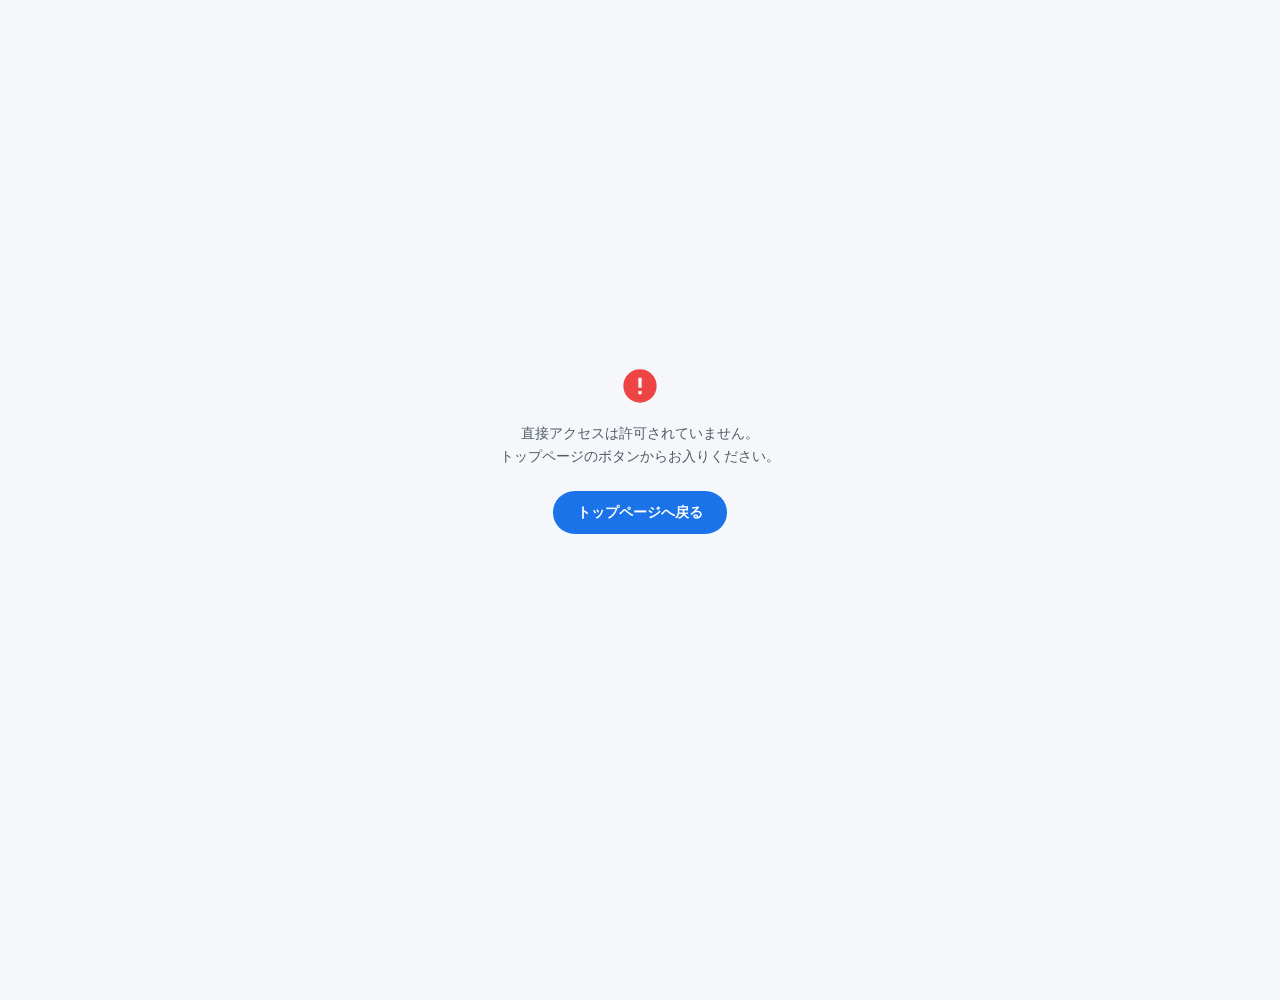
==== commit 514e767c: "デザイン刷新とSEO/AIO対策 - ヒーロー(h1)・特徴・使い方・入力形式・ユースケース・FAQのコンテンツを追加 - title/description/canonical/OGP/Twitte" ====
--- a/noads/index.html
+++ b/noads/index.html
@@ -2,15 +2,33 @@
 <html lang="ja" data-theme="dark">
 <head>
   <meta charset="UTF-8">
-  <meta name="viewport" content="width=device-width, initial-scale=1.0">
-  <meta name="theme-color" content="#1a73e8">
-  <meta name="description" content="TimeRangePro — 広告なし。動画編集向け高機能ストップウォッチ">
+  <meta name="viewport" content="width=device-width, initial-scale=1.0, viewport-fit=cover">
+  <meta name="robots" content="noindex, follow">
+  <meta name="description" content="TimeRangePro 広告なし版 — 開始・終了時刻を指定できるストップウォッチ。">
+  <link rel="canonical" href="https://timerangepro.example/">
+  <meta name="theme-color" content="#0d1117" media="(prefers-color-scheme: dark)">
+  <meta name="theme-color" content="#f8f9fa" media="(prefers-color-scheme: light)">
   <meta name="apple-mobile-web-app-capable" content="yes">
   <meta name="apple-mobile-web-app-status-bar-style" content="black-translucent">
   <meta name="apple-mobile-web-app-title" content="TimeRangePro">
+  <link rel="icon" href="/icons/icon.svg" type="image/svg+xml">
+  <link rel="icon" href="/favicon-48.png" sizes="48x48" type="image/png">
+  <link rel="apple-touch-icon" href="/apple-touch-icon.png">
   <link rel="manifest" href="/manifest.json">
+  <link rel="preconnect" href="https://fonts.googleapis.com">
+  <link rel="preconnect" href="https://fonts.gstatic.com" crossorigin>
+  <link rel="stylesheet" href="https://fonts.googleapis.com/css2?family=DM+Sans:opsz,wght@9..40,400;9..40,500;9..40,600;9..40,700&family=Space+Mono:wght@400;700&display=swap">
   <link rel="stylesheet" href="/style.css">
-  <title>TimeRangePro — noads</title>
+  <script>
+    (function () {
+      try {
+        var t = localStorage.getItem('trp_theme');
+        if (!t) t = window.matchMedia('(prefers-color-scheme: light)').matches ? 'light' : 'dark';
+        document.documentElement.setAttribute('data-theme', t);
+      } catch (e) {}
+    })();
+  </script>
+  <title>TimeRangePro 広告なし版｜開始・終了時刻を指定できるストップウォッチ</title>
 
   <style>
     /* ─── noads badge ─── */
@@ -111,12 +129,12 @@
   </header>
 
   <!-- ── Install Prompt ── -->
-  <div class="install-prompt" id="installPrompt" style="display:none;">
+  <div class="install-prompt" id="installPrompt" hidden>
     <div class="install-text">
       <strong>アプリとしてインストール</strong>
       ホーム画面に追加してオフラインでも使えます
     </div>
-    <button class="btn btn-secondary btn-install" style="padding:0 14px;height:36px;font-size:0.82rem;">インストール</button>
+    <button class="btn btn-secondary btn-sm btn-install">インストール</button>
     <button class="icon-btn btn-install-dismiss" aria-label="閉じる">
       <svg width="16" height="16" viewBox="0 0 24 24" fill="currentColor"><path d="M19 6.41L17.59 5 12 10.59 6.41 5 5 6.41 10.59 12 5 17.59 6.41 19 12 13.41 17.59 19 19 17.59 13.41 12z"/></svg>
     </button>
@@ -124,6 +142,11 @@
 
   <!-- ── Main ── -->
   <main class="main-content">
+
+    <div class="hero">
+      <h1 class="hero-title">開始・終了時刻を指定できる<br class="br-sp">ストップウォッチ</h1>
+      <p class="hero-lead">広告なし版。好きな時刻から計測を始め、指定した時刻で自動停止します。</p>
+    </div>
 
     <!-- ╔═ Timer Panel ══════════════════════════════════╗ -->
     <section class="panel" aria-label="タイマー">
@@ -135,7 +158,7 @@
           <span id="timerMain">00:00:00</span><span class="timer-ms" id="timerMs">.00</span>
         </div>
         <div class="panel-progress">
-          <div class="progress-container" role="progressbar" aria-valuemin="0" aria-valuemax="100" aria-valuenow="0">
+          <div class="progress-container" id="progressTrack" role="progressbar" aria-label="終了時刻までの進捗" aria-valuemin="0" aria-valuemax="100" aria-valuenow="0">
             <div class="progress-bar" id="progressBar"></div>
           </div>
           <div class="progress-labels">
@@ -148,7 +171,7 @@
 
       <!-- ┌─ Range settings ──────────────────────────┐ -->
       <div class="panel-settings">
-        <div class="panel-settings-label">時刻範囲</div>
+        <h2 class="panel-settings-label">時刻範囲</h2>
         <div class="range-inputs" aria-label="時刻範囲設定">
           <div class="input-group">
             <label class="input-label" for="inputStart">
@@ -191,17 +214,17 @@
       <!-- ┌─ Controls ────────────────────────────────┐ -->
       <div class="panel-controls">
         <div class="controls" role="group" aria-label="タイマー操作">
+          <button class="btn btn-ghost" id="btnLap" disabled aria-label="ラップ">
+            <svg width="16" height="16" viewBox="0 0 24 24" fill="currentColor"><path d="M17 12h-5v5h5v-5zM16 1v2H8V1H6v2H5c-1.11 0-1.99.9-1.99 2L3 19c0 1.1.89 2 2 2h14c1.1 0 2-.9 2-2V5c0-1.1-.9-2-2-2h-1V1h-2zm3 18H5V8h14v11z"/></svg>
+            <span class="btn-label">ラップ</span>
+          </button>
           <button class="btn btn-primary" id="btnStartStop" aria-label="スタート">
             <svg width="18" height="18" viewBox="0 0 24 24" fill="currentColor"><path d="M8 5v14l11-7z"/></svg>
             Start
           </button>
-          <button class="btn btn-ghost" id="btnLap" disabled aria-label="ラップ">
-            <svg width="16" height="16" viewBox="0 0 24 24" fill="currentColor"><path d="M17 12h-5v5h5v-5zM16 1v2H8V1H6v2H5c-1.11 0-1.99.9-1.99 2L3 19c0 1.1.89 2 2 2h14c1.1 0 2-.9 2-2V5c0-1.1-.9-2-2-2h-1V1h-2zm3 18H5V8h14v11z"/></svg>
-            ラップ
-          </button>
-          <button class="btn btn-secondary" id="btnReset" disabled aria-label="リセット">
+          <button class="btn btn-ghost" id="btnReset" disabled aria-label="リセット">
             <svg width="16" height="16" viewBox="0 0 24 24" fill="currentColor"><path d="M12 5V1L7 6l5 5V7c3.31 0 6 2.69 6 6s-2.69 6-6 6-6-2.69-6-6H4c0 4.42 3.58 8 8 8s8-3.58 8-8-3.58-8-8-8z"/></svg>
-            リセット
+            <span class="btn-label">リセット</span>
           </button>
         </div>
         <p class="shortcut-hint">
@@ -220,11 +243,14 @@
     <!-- ╔═ Lap Panel ════════════════════════════════════╗ -->
     <section class="panel panel-lap" aria-label="ラップ記録">
       <div class="panel-lap-header">
-        <div class="panel-settings-label">ラップ記録</div>
+        <h2 class="panel-settings-label">ラップ記録</h2>
         <span class="lap-count" id="lapCount">0</span>
       </div>
       <!-- ┌─ Lap list (inset) ────────────────────────┐ -->
       <div class="lap-list-inset">
+        <div class="lap-head" aria-hidden="true">
+          <span>#</span><span>区間</span><span>経過時刻</span><span>前回比</span>
+        </div>
         <div class="lap-list" id="lapList" role="list">
           <div class="lap-empty">ラップはまだありません</div>
         </div>
@@ -303,6 +329,6 @@
     }
   })();
 </script>
-<script src="/app.js"></script>
+<script src="/app.js" defer></script>
 </body>
 </html>
--- a/style.css
+++ b/style.css
@@ -1,64 +1,71 @@
-/* ─── Google Fonts ─────────────────────────────────── */
-@import url('https://fonts.googleapis.com/css2?family=Space+Mono:wght@400;700&family=DM+Sans:opsz,wght@9..40,300;400;500;600&display=swap');
-
-/* ─── CSS Variables ─────────────────────────────────── */
+/* ═══════════════════════════════════════════════════════
+   TimeRangePro — style.css
+   Fonts are loaded via <link> in the HTML (non-blocking).
+   ═══════════════════════════════════════════════════════ */
+
+/* ─── Tokens ────────────────────────────────────────── */
 :root {
   --md-primary: #1a73e8;
-  --md-primary-container: #d3e3fd;
-  --md-on-primary: #ffffff;
+  --md-primary-strong: #1557c0;
   --md-secondary: #00bcd4;
   --md-accent: #f59e0b;
   --md-error: #ef4444;
   --md-success: #22c55e;
 
-  --transition: 0.25s cubic-bezier(0.4, 0, 0.2, 1);
-  --radius-sm: 8px;
+  --ease: cubic-bezier(0.4, 0, 0.2, 1);
+  --transition: 0.2s var(--ease);
+  --radius-sm: 10px;
   --radius-md: 16px;
   --radius-lg: 24px;
-  --radius-pill: 50px;
-
-  --font-display: 'Space Mono', monospace;
-  --font-ui: 'DM Sans', sans-serif;
-
-  --shadow-1: 0 1px 3px rgba(0,0,0,0.12), 0 1px 2px rgba(0,0,0,0.24);
-  --shadow-2: 0 3px 6px rgba(0,0,0,0.16), 0 3px 6px rgba(0,0,0,0.23);
-  --shadow-3: 0 10px 20px rgba(0,0,0,0.19), 0 6px 6px rgba(0,0,0,0.23);
-}
-
-/* ─── Dark Mode (default) ──────────────────────────── */
+  --radius-pill: 999px;
+
+  --font-display: 'Space Mono', ui-monospace, 'SFMono-Regular', Menlo, Consolas, monospace;
+  --font-ui: 'DM Sans', system-ui, -apple-system, 'Hiragino Sans', 'Hiragino Kaku Gothic ProN',
+             'Noto Sans JP', 'Yu Gothic UI', Meiryo, sans-serif;
+
+  --content-width: 760px;
+}
+
+/* ─── Dark (default) ───────────────────────────────── */
 [data-theme="dark"] {
-  --bg-base:      #0d1117;
-  --bg-surface:   #161b22;
-  --bg-elevated:  #21262d;
-  --bg-overlay:   #30363d;
-  --text-primary: #e6edf3;
-  --text-secondary:#8b949e;
-  --text-muted:   #484f58;
-  --border:       #30363d;
-  --divider:      #21262d;
-  --timer-glow:   rgba(26, 115, 232, 0.3);
-  --ad-bg:        #1a1f26;
-  --ad-border:    #2d333b;
-}
-
-/* ─── Light Mode ───────────────────────────────────── */
+  color-scheme: dark;
+  --bg-base:       #0b0f15;
+  --bg-surface:    #131920;
+  --bg-elevated:   #1b222b;
+  --bg-overlay:    #262e38;
+  --text-primary:  #e6edf3;
+  --text-secondary:#a1abb6;
+  --text-muted:    #74808c;
+  --border:        #2a323c;
+  --divider:       #1f262e;
+  --primary-text:  #6ea8ff;
+  --primary-soft:  rgba(26, 115, 232, 0.14);
+  --timer-glow:    rgba(26, 115, 232, 0.28);
+  --hero-glow:     radial-gradient(900px 380px at 50% -120px, rgba(26,115,232,0.22), transparent 70%);
+  --shadow-1: 0 1px 2px rgba(0,0,0,0.4);
+  --shadow-2: 0 1px 2px rgba(0,0,0,0.35), 0 8px 24px rgba(0,0,0,0.35);
+  --shadow-3: 0 12px 40px rgba(0,0,0,0.5);
+}
+
+/* ─── Light ────────────────────────────────────────── */
 [data-theme="light"] {
-  --bg-base:      #f8f9fa;
-  --bg-surface:   #ffffff;
-  --bg-elevated:  #f1f3f4;
-  --bg-overlay:   #e8eaed;
-  --text-primary: #202124;
-  --text-secondary:#5f6368;
-  --text-muted:   #9aa0a6;
-  --border:       #dadce0;
-  --divider:      #f1f3f4;
-  --timer-glow:   rgba(26, 115, 232, 0.15);
-  --ad-bg:        #fafafa;
-  --ad-border:    #e0e0e0;
-
-  --shadow-1: 0 1px 3px rgba(0,0,0,0.08), 0 1px 2px rgba(0,0,0,0.12);
-  --shadow-2: 0 3px 6px rgba(0,0,0,0.10), 0 3px 6px rgba(0,0,0,0.12);
-  --shadow-3: 0 10px 20px rgba(0,0,0,0.10), 0 6px 6px rgba(0,0,0,0.12);
+  color-scheme: light;
+  --bg-base:       #f5f7fa;
+  --bg-surface:    #ffffff;
+  --bg-elevated:   #f1f4f8;
+  --bg-overlay:    #e4e9ef;
+  --text-primary:  #1b1f24;
+  --text-secondary:#4f5a66;
+  --text-muted:    #6b7580;
+  --border:        #dde3ea;
+  --divider:       #edf1f5;
+  --primary-text:  #1a66d2;
+  --primary-soft:  rgba(26, 115, 232, 0.09);
+  --timer-glow:    rgba(26, 115, 232, 0.12);
+  --hero-glow:     radial-gradient(900px 380px at 50% -120px, rgba(26,115,232,0.12), transparent 70%);
+  --shadow-1: 0 1px 2px rgba(16,24,40,0.06);
+  --shadow-2: 0 1px 2px rgba(16,24,40,0.05), 0 8px 24px rgba(16,24,40,0.07);
+  --shadow-3: 0 16px 40px rgba(16,24,40,0.16);
 }
 
 /* ─── Reset & Base ─────────────────────────────────── */
@@ -67,25 +74,61 @@
 html {
   font-size: 16px;
   -webkit-text-size-adjust: 100%;
+  scroll-behavior: smooth;
+  scroll-padding-top: 72px;
 }
 
 body {
   font-family: var(--font-ui);
-  background: var(--bg-base);
+  background: var(--hero-glow) no-repeat, var(--bg-base);
   color: var(--text-primary);
   min-height: 100vh;
-  transition: background var(--transition), color var(--transition);
+  line-height: 1.6;
   overflow-x: hidden;
-}
+  -webkit-font-smoothing: antialiased;
+  transition: background-color var(--transition), color var(--transition);
+}
+
+a { color: var(--primary-text); }
+code {
+  font-family: var(--font-display);
+  font-size: 0.86em;
+  background: var(--bg-elevated);
+  border: 1px solid var(--border);
+  border-radius: 6px;
+  padding: 1px 6px;
+  white-space: nowrap;
+}
+
+:focus-visible {
+  outline: 2px solid var(--md-primary);
+  outline-offset: 2px;
+}
+
+.skip-link {
+  position: absolute;
+  left: 12px;
+  top: -48px;
+  background: var(--md-primary);
+  color: #fff;
+  padding: 8px 14px;
+  border-radius: var(--radius-sm);
+  z-index: 3000;
+  text-decoration: none;
+  font-weight: 600;
+}
+.skip-link:focus { top: 12px; }
 
 /* ─── App Shell ────────────────────────────────────── */
 .app-container {
   display: flex;
   flex-direction: column;
   min-height: 100vh;
-  max-width: 720px;
+  max-width: var(--content-width);
   margin: 0 auto;
   padding: 0 16px;
+  padding-left: max(16px, env(safe-area-inset-left));
+  padding-right: max(16px, env(safe-area-inset-right));
 }
 
 /* ─── Header ───────────────────────────────────────── */
@@ -93,44 +136,51 @@
   display: flex;
   align-items: center;
   justify-content: space-between;
-  padding: 12px 0 8px;
-  border-bottom: 1px solid var(--border);
+  gap: 8px;
+  padding: 10px 0;
   position: sticky;
   top: 0;
-  background: var(--bg-base);
   z-index: 100;
-  transition: background var(--transition);
+  background: color-mix(in srgb, var(--bg-base) 82%, transparent);
+  -webkit-backdrop-filter: saturate(160%) blur(12px);
+  backdrop-filter: saturate(160%) blur(12px);
+  border-bottom: 1px solid var(--divider);
 }
 
 .app-logo {
   display: flex;
   align-items: center;
   gap: 10px;
-}
-
-.app-logo svg {
-  width: 28px;
-  height: 28px;
-}
+  text-decoration: none;
+  border-radius: var(--radius-sm);
+}
+.app-logo svg { width: 28px; height: 28px; }
 
 .app-title {
   font-family: var(--font-display);
-  font-size: 1.1rem;
-  font-weight: 700;
-  color: var(--md-primary);
+  font-size: 1.08rem;
+  font-weight: 700;
+  color: var(--primary-text);
   letter-spacing: -0.5px;
 }
-
-.app-title span {
+.app-title span { color: var(--text-secondary); font-weight: 400; }
+
+.header-actions {
+  display: flex;
+  align-items: center;
+  gap: 2px;
+}
+
+.header-link {
+  font-size: 0.82rem;
+  font-weight: 500;
   color: var(--text-secondary);
-  font-weight: 400;
-}
-
-.header-actions {
-  display: flex;
-  align-items: center;
-  gap: 8px;
-}
+  text-decoration: none;
+  padding: 8px 10px;
+  border-radius: var(--radius-pill);
+  transition: background var(--transition), color var(--transition);
+}
+.header-link:hover { background: var(--bg-elevated); color: var(--text-primary); }
 
 /* ─── Icon Button ──────────────────────────────────── */
 .icon-btn {
@@ -141,189 +191,205 @@
   background: transparent;
   color: var(--text-secondary);
   cursor: pointer;
-  display: flex;
+  display: inline-flex;
   align-items: center;
   justify-content: center;
+  flex-shrink: 0;
   transition: background var(--transition), color var(--transition);
   -webkit-tap-highlight-color: transparent;
-  position: relative;
-  overflow: hidden;
-}
-
-.icon-btn:hover { background: var(--bg-elevated); color: var(--text-primary); }
+}
+.icon-btn:hover  { background: var(--bg-elevated); color: var(--text-primary); }
 .icon-btn:active { background: var(--bg-overlay); }
-.icon-btn::after {
-  content: '';
-  position: absolute;
-  inset: 0;
-  border-radius: 50%;
-  background: currentColor;
-  opacity: 0;
-  transform: scale(0);
-  transition: transform 0.3s, opacity 0.3s;
-}
-.icon-btn:active::after { transform: scale(1); opacity: 0.12; }
-
-/* ─── Ad Banner (removed - using AdSense auto-ads) ─── */
-
-/* ─── Main Content ─────────────────────────────────── */
+
+/* ─── Main ─────────────────────────────────────────── */
 .main-content {
   flex: 1;
-  padding: 16px 0;
+  padding: 8px 0 32px;
   display: flex;
   flex-direction: column;
   gap: 16px;
 }
 
-/* ─── Panel System (nested card architecture) ──────── */
-
-/* Outer panel — outermost card */
+/* ─── Hero ─────────────────────────────────────────── */
+.hero {
+  text-align: center;
+  padding: 20px 8px 4px;
+}
+
+.hero-title {
+  font-size: clamp(1.3rem, 4.6vw, 1.75rem);
+  font-weight: 700;
+  line-height: 1.35;
+  letter-spacing: 0.01em;
+  color: var(--text-primary);
+}
+
+.hero-lead {
+  margin: 8px auto 0;
+  max-width: 34em;
+  font-size: 0.9rem;
+  color: var(--text-secondary);
+  text-wrap: pretty;
+  word-break: auto-phrase;
+}
+
+.hero-tags {
+  display: flex;
+  justify-content: center;
+  flex-wrap: wrap;
+  gap: 6px;
+  margin-top: 12px;
+}
+.hero-tags span {
+  font-size: 0.72rem;
+  font-weight: 600;
+  color: var(--primary-text);
+  background: var(--primary-soft);
+  border: 1px solid color-mix(in srgb, var(--md-primary) 28%, transparent);
+  padding: 2px 10px;
+  border-radius: var(--radius-pill);
+}
+
+.br-sp { display: none; }
+
+/* ─── Panel System ─────────────────────────────────── */
 .panel {
   background: var(--bg-surface);
   border-radius: var(--radius-lg);
   border: 1px solid var(--border);
   box-shadow: var(--shadow-2);
   overflow: hidden;
-  transition: background var(--transition), border-color var(--transition);
-}
-
-/* Display area — inset block at top of panel */
+}
+
 .panel-display {
-  padding: 28px 24px 20px;
+  padding: 28px 24px 22px;
   text-align: center;
-  border-bottom: 1px solid var(--divider);
-}
-
-/* Progress nested inside display */
+}
+
 .panel-progress {
-  background: var(--bg-elevated);
-  border-radius: var(--radius-sm);
-  padding: 10px 12px 8px;
-  margin-top: 14px;
-  border: 1px solid var(--border);
-}
-
-/* Settings sub-panel — inset background */
+  max-width: 520px;
+  margin: 18px auto 0;
+}
+
 .panel-settings {
   background: var(--bg-elevated);
-  margin: 12px;
+  margin: 0 12px;
   border-radius: var(--radius-md);
   border: 1px solid var(--border);
-  padding: 12px 14px 14px;
+  padding: 14px 16px 16px;
 }
 
 .panel-settings-label {
-  font-size: 0.68rem;
+  font-size: 0.7rem;
   font-weight: 700;
   color: var(--text-muted);
   text-transform: uppercase;
-  letter-spacing: 1px;
+  letter-spacing: 0.12em;
   margin-bottom: 10px;
   padding-left: 2px;
 }
 
-/* Controls area — bottom of panel */
 .panel-controls {
-  padding: 16px 20px 18px;
-  border-top: 1px solid var(--divider);
+  padding: 20px 20px 18px;
   display: flex;
   flex-direction: column;
-  gap: 10px;
+  gap: 14px;
   align-items: center;
 }
 
 .shortcut-hint {
-  text-align: center;
+  display: flex;
+  flex-wrap: wrap;
+  justify-content: center;
+  gap: 4px 14px;
+  font-size: 0.72rem;
+  color: var(--text-muted);
+}
+.shortcut-hint > span { white-space: nowrap; }
+
+/* ─── Timer Display ────────────────────────────────── */
+.timer-status {
+  display: inline-flex;
+  align-items: center;
+  gap: 6px;
   font-size: 0.7rem;
+  font-weight: 700;
   color: var(--text-muted);
-}
-
-/* Lap panel */
-.panel-lap {
-  overflow: visible;
-}
-
-.panel-lap-header {
-  display: flex;
-  align-items: center;
-  justify-content: space-between;
-  padding: 12px 16px 10px;
-  border-bottom: 1px solid var(--divider);
-}
-
-/* Inset lap list */
-.lap-list-inset {
-  background: var(--bg-elevated);
-  margin: 10px;
-  border-radius: var(--radius-sm);
-  border: 1px solid var(--border);
-  overflow: hidden;
-}
-
-/* ─── Timer Display ────────────────────────────────── */
+  letter-spacing: 0.14em;
+  text-transform: uppercase;
+  padding: 3px 10px;
+  border-radius: var(--radius-pill);
+  background: var(--bg-elevated);
+  border: 1px solid var(--border);
+  margin-bottom: 18px;
+}
+.timer-status::before {
+  content: '';
+  width: 6px;
+  height: 6px;
+  border-radius: 50%;
+  background: currentColor;
+}
+.timer-status[data-state="running"]  { color: var(--primary-text); border-color: color-mix(in srgb, var(--md-primary) 40%, transparent); }
+.timer-status[data-state="running"]::before { animation: pulse 1.2s ease-in-out infinite; }
+.timer-status[data-state="paused"]   { color: var(--md-accent); }
+.timer-status[data-state="finished"] { color: var(--md-success); }
+
+@keyframes pulse { 50% { opacity: 0.25; } }
+
 .timer-display {
   font-family: var(--font-display);
-  font-size: clamp(2.8rem, 12vw, 4.5rem);
-  font-weight: 700;
-  letter-spacing: 0.02em;
+  font-size: clamp(2.6rem, 12.5vw, 5rem);
+  font-weight: 700;
+  font-variant-numeric: tabular-nums;
+  letter-spacing: 0.01em;
   color: var(--text-primary);
   line-height: 1;
-  margin-bottom: 4px;
-  transition: color var(--transition), text-shadow var(--transition);
   text-shadow: 0 0 40px var(--timer-glow);
   user-select: none;
+  white-space: nowrap;
+  transition: color 0.3s, text-shadow 0.3s;
 }
 
 .timer-display.running {
-  color: var(--md-primary);
-  text-shadow: 0 0 40px rgba(26, 115, 232, 0.5), 0 0 80px rgba(26, 115, 232, 0.2);
+  color: var(--primary-text);
+  text-shadow: 0 0 36px rgba(26, 115, 232, 0.45), 0 0 80px rgba(26, 115, 232, 0.18);
 }
 
 .timer-display.finished {
   color: var(--md-success);
-  text-shadow: 0 0 40px rgba(34, 197, 94, 0.4);
+  text-shadow: 0 0 40px rgba(34, 197, 94, 0.35);
 }
 
 .timer-ms {
   font-size: 0.45em;
   color: var(--text-secondary);
-  vertical-align: baseline;
   margin-left: 2px;
-}
-
-.timer-status {
-  font-size: 0.75rem;
-  color: var(--text-muted);
-  letter-spacing: 1px;
-  text-transform: uppercase;
-  font-weight: 500;
-  height: 18px;
-  margin-bottom: 16px;
 }
 
 /* ─── Progress Bar ─────────────────────────────────── */
 .progress-container {
   background: var(--bg-elevated);
-  border-radius: 999px;
-  height: 6px;
+  border: 1px solid var(--border);
+  border-radius: var(--radius-pill);
+  height: 8px;
   overflow: hidden;
-  margin: 0 0 4px;
 }
 
 .progress-bar {
   height: 100%;
+  width: 0%;
   background: linear-gradient(90deg, var(--md-primary), var(--md-secondary));
-  border-radius: 999px;
-  width: 0%;
+  border-radius: var(--radius-pill);
   transition: width 0.1s linear;
 }
 
 .progress-labels {
   display: flex;
   justify-content: space-between;
-  font-size: 0.7rem;
+  font-size: 0.72rem;
   color: var(--text-muted);
-  margin-top: 4px;
+  margin-top: 6px;
   font-family: var(--font-display);
 }
 
@@ -341,57 +407,49 @@
 }
 
 .input-label {
-  font-size: 0.72rem;
+  font-size: 0.78rem;
   font-weight: 600;
   color: var(--text-secondary);
-  text-transform: uppercase;
-  letter-spacing: 0.8px;
   display: flex;
   align-items: center;
   gap: 6px;
 }
 
-.input-label .dot {
-  width: 7px;
-  height: 7px;
-  border-radius: 50%;
-}
-
+.input-label .dot { width: 8px; height: 8px; border-radius: 50%; }
 .dot-start { background: var(--md-success); }
 .dot-stop  { background: var(--md-error); }
 
 .time-input {
   font-family: var(--font-display);
-  font-size: 0.95rem;
-  padding: 8px 12px;
+  font-size: 1rem;
+  padding: 10px 12px;
   border-radius: var(--radius-sm);
   border: 1.5px solid var(--border);
-  background: var(--bg-elevated);
+  background: var(--bg-surface);
   color: var(--text-primary);
   width: 100%;
-  letter-spacing: 1px;
-  transition: border-color var(--transition), background var(--transition), box-shadow var(--transition);
+  letter-spacing: 0.06em;
   outline: none;
-}
-
+  transition: border-color var(--transition), box-shadow var(--transition);
+}
+.time-input:hover:not(:disabled) { border-color: var(--text-muted); }
 .time-input:focus {
   border-color: var(--md-primary);
-  box-shadow: 0 0 0 3px rgba(26, 115, 232, 0.15);
-  background: var(--bg-surface);
-}
-
-.time-input::placeholder { color: var(--text-muted); }
+  box-shadow: 0 0 0 3px rgba(26, 115, 232, 0.2);
+}
+.time-input:disabled { opacity: 0.6; cursor: not-allowed; }
+.time-input::placeholder { color: var(--text-muted); opacity: 0.7; }
 
 .input-hint {
-  font-size: 0.65rem;
+  font-size: 0.7rem;
   color: var(--text-muted);
   padding-left: 2px;
 }
 
-/* ─── Controls ─────────────────────────────────────── */
+/* ─── Buttons ──────────────────────────────────────── */
 .controls {
   display: flex;
-  gap: 10px;
+  gap: 12px;
   align-items: center;
   justify-content: center;
   flex-wrap: wrap;
@@ -404,40 +462,31 @@
   border: none;
   cursor: pointer;
   border-radius: var(--radius-pill);
-  padding: 0 24px;
+  padding: 0 22px;
   height: 48px;
-  display: flex;
-  align-items: center;
+  display: inline-flex;
+  align-items: center;
+  justify-content: center;
   gap: 8px;
-  transition: all var(--transition);
+  transition: background var(--transition), box-shadow var(--transition), transform 0.1s, filter var(--transition), color var(--transition);
   -webkit-tap-highlight-color: transparent;
-  position: relative;
-  overflow: hidden;
-  letter-spacing: 0.3px;
-}
-
-.btn::after {
-  content: '';
-  position: absolute;
-  inset: 0;
-  background: currentColor;
-  opacity: 0;
-  transition: opacity 0.2s;
-}
-.btn:active::after { opacity: 0.12; }
+  letter-spacing: 0.02em;
+}
+.btn:active { transform: scale(0.97); }
+.btn svg { flex-shrink: 0; }
+.btn-sm { height: 36px; padding: 0 14px; font-size: 0.82rem; }
 
 .btn-primary {
   background: var(--md-primary);
   color: #fff;
-  box-shadow: var(--shadow-2);
-  min-width: 130px;
-  justify-content: center;
-  font-size: 1rem;
-}
-
-.btn-primary:hover { filter: brightness(1.1); box-shadow: var(--shadow-3); }
-.btn-primary.paused { background: var(--md-accent); }
-.btn-primary.running { background: #e53e3e; }
+  min-width: 148px;
+  height: 56px;
+  font-size: 1.02rem;
+  box-shadow: 0 6px 20px rgba(26, 115, 232, 0.35);
+}
+.btn-primary:hover { filter: brightness(1.08); box-shadow: 0 8px 26px rgba(26, 115, 232, 0.45); }
+.btn-primary.running { background: #e5484d; box-shadow: 0 6px 20px rgba(229, 72, 77, 0.35); }
+.btn-primary.paused  { background: #d98a05; box-shadow: 0 6px 20px rgba(217, 138, 5, 0.3); }
 
 .btn-secondary {
   background: var(--bg-elevated);
@@ -454,82 +503,101 @@
 .btn-ghost:hover { background: var(--bg-elevated); color: var(--text-primary); }
 
 .btn:disabled {
-  opacity: 0.38;
+  opacity: 0.4;
   cursor: not-allowed;
   pointer-events: none;
-}
-
-.btn svg { flex-shrink: 0; }
-
-/* ─── Lap List ─────────────────────────────────────── */
+  box-shadow: none;
+}
+
+/* ─── Lap Panel ────────────────────────────────────── */
+.panel-lap-header {
+  display: flex;
+  align-items: center;
+  justify-content: space-between;
+  padding: 14px 18px 4px;
+}
+.panel-lap-header .panel-settings-label { margin-bottom: 0; }
+
 .lap-count {
   background: var(--bg-elevated);
+  border: 1px solid var(--border);
   color: var(--text-secondary);
-  border-radius: 20px;
-  padding: 2px 10px;
+  border-radius: var(--radius-pill);
+  padding: 1px 10px;
   font-size: 0.72rem;
-  font-weight: 600;
-  font-family: var(--font-display);
+  font-weight: 700;
+  font-family: var(--font-display);
+}
+
+.lap-list-inset {
+  background: var(--bg-elevated);
+  margin: 10px 12px 12px;
+  border-radius: var(--radius-md);
+  border: 1px solid var(--border);
+  overflow: hidden;
+}
+
+.lap-head,
+.lap-item {
+  display: grid;
+  grid-template-columns: 40px 1fr 1fr 1fr;
+  gap: 8px;
+  align-items: center;
+  padding: 9px 16px;
+}
+
+.lap-head {
+  font-size: 0.66rem;
+  font-weight: 700;
+  color: var(--text-muted);
+  letter-spacing: 0.08em;
+  border-bottom: 1px solid var(--border);
 }
 
 .lap-list {
-  max-height: 200px;
+  max-height: 240px;
   overflow-y: auto;
   scrollbar-width: thin;
   scrollbar-color: var(--border) transparent;
 }
 
-.lap-list::-webkit-scrollbar { width: 4px; }
-.lap-list::-webkit-scrollbar-track { background: transparent; }
-.lap-list::-webkit-scrollbar-thumb { background: var(--border); border-radius: 4px; }
-
 .lap-item {
-  display: grid;
-  grid-template-columns: 32px 1fr 1fr 1fr;
-  gap: 8px;
-  align-items: center;
-  padding: 10px 16px;
   border-bottom: 1px solid var(--divider);
   font-family: var(--font-display);
   font-size: 0.82rem;
+  font-variant-numeric: tabular-nums;
   animation: lapIn 0.2s ease;
-  transition: background var(--transition);
-}
-
+}
 .lap-item:last-child { border-bottom: none; }
-.lap-item:hover { background: var(--bg-elevated); }
+.lap-item:hover { background: var(--bg-overlay); }
+.lap-item small { color: var(--text-muted); }
 
 @keyframes lapIn {
-  from { opacity: 0; transform: translateX(-8px); }
-  to   { opacity: 1; transform: translateX(0); }
-}
-
-.lap-num {
-  color: var(--text-muted);
-  font-size: 0.72rem;
-}
-
+  from { opacity: 0; transform: translateY(-4px); }
+  to   { opacity: 1; transform: none; }
+}
+
+.lap-num   { color: var(--text-muted); font-size: 0.74rem; }
 .lap-split { color: var(--text-primary); }
 .lap-total { color: var(--text-secondary); }
-
-.lap-delta { font-size: 0.75rem; }
-.lap-delta.faster { color: var(--md-success); }
-.lap-delta.slower { color: var(--md-error); }
+.lap-delta { font-size: 0.76rem; }
+.lap-delta.faster  { color: var(--md-success); }
+.lap-delta.slower  { color: var(--md-error); }
 .lap-delta.neutral { color: var(--text-muted); }
 
 .lap-empty {
-  padding: 24px 16px;
+  padding: 22px 16px;
   text-align: center;
   color: var(--text-muted);
   font-size: 0.82rem;
 }
 
-/* ─── Noads Button ─────────────────────────────────── */
+/* ─── Noads Banner ─────────────────────────────────── */
 .noads-banner {
-  background: linear-gradient(135deg, rgba(26,115,232,0.1), rgba(0,188,212,0.1));
-  border: 1px solid rgba(26,115,232,0.25);
+  background: linear-gradient(135deg, var(--primary-soft), rgba(0, 188, 212, 0.08));
+  border: 1px solid color-mix(in srgb, var(--md-primary) 25%, transparent);
   border-radius: var(--radius-md);
-  padding: 14px 20px;
+  padding: 14px 18px;
   display: flex;
   align-items: center;
   justify-content: space-between;
@@ -537,47 +605,256 @@
   flex-wrap: wrap;
 }
 
-.noads-text {
-  font-size: 0.85rem;
-  color: var(--text-secondary);
-}
-
-.noads-text strong {
-  color: var(--text-primary);
-  display: block;
-  margin-bottom: 2px;
-}
+.noads-text { font-size: 0.84rem; color: var(--text-secondary); }
+.noads-text strong { color: var(--text-primary); display: block; margin-bottom: 2px; }
 
 .btn-noads {
   background: var(--md-primary);
   color: #fff;
   border: none;
   border-radius: var(--radius-pill);
-  padding: 8px 20px;
+  padding: 9px 18px;
   font-family: var(--font-ui);
-  font-size: 0.85rem;
+  font-size: 0.84rem;
   font-weight: 600;
   cursor: pointer;
   white-space: nowrap;
-  transition: all var(--transition);
-  display: flex;
+  display: inline-flex;
   align-items: center;
   gap: 6px;
-  text-decoration: none;
+  transition: filter var(--transition), box-shadow var(--transition);
   -webkit-tap-highlight-color: transparent;
 }
-
-.btn-noads:hover { filter: brightness(1.1); box-shadow: var(--shadow-2); }
+.btn-noads:hover { filter: brightness(1.08); box-shadow: var(--shadow-2); }
+
+/* ─── Content (About / Guide / FAQ) ────────────────── */
+.content {
+  display: flex;
+  flex-direction: column;
+  gap: 16px;
+  margin-top: 16px;
+}
+
+.content-section {
+  background: var(--bg-surface);
+  border: 1px solid var(--border);
+  border-radius: var(--radius-lg);
+  padding: 24px 22px;
+  box-shadow: var(--shadow-1);
+}
+
+.content-section > h2 {
+  font-size: 1.2rem;
+  font-weight: 700;
+  margin-bottom: 12px;
+  display: flex;
+  align-items: center;
+  gap: 10px;
+}
+.content-section > h2::before {
+  content: '';
+  width: 4px;
+  height: 1.1em;
+  border-radius: 2px;
+  background: linear-gradient(var(--md-primary), var(--md-secondary));
+}
+
+.content-section p { font-size: 0.92rem; color: var(--text-secondary); }
+.content-section p strong { color: var(--text-primary); }
+
+.sub-heading {
+  font-size: 0.95rem;
+  font-weight: 700;
+  margin: 22px 0 10px;
+}
+
+/* features */
+.feature-grid {
+  list-style: none;
+  display: grid;
+  grid-template-columns: repeat(auto-fill, minmax(200px, 1fr));
+  gap: 10px;
+  margin-top: 18px;
+}
+.feature {
+  background: var(--bg-elevated);
+  border: 1px solid var(--border);
+  border-radius: var(--radius-md);
+  padding: 14px 14px 12px;
+}
+.feature-icon {
+  display: inline-flex;
+  align-items: center;
+  justify-content: center;
+  min-width: 32px;
+  height: 32px;
+  padding: 0 6px;
+  border-radius: 9px;
+  background: var(--primary-soft);
+  color: var(--primary-text);
+  font-family: var(--font-display);
+  font-size: 0.8rem;
+  font-weight: 700;
+  margin-bottom: 8px;
+}
+.feature h3 { font-size: 0.9rem; font-weight: 700; margin-bottom: 4px; }
+.content-section .feature p { font-size: 0.8rem; line-height: 1.6; }
+
+/* steps */
+.steps {
+  list-style: none;
+  counter-reset: step;
+  display: grid;
+  gap: 10px;
+}
+.steps li {
+  counter-increment: step;
+  position: relative;
+  padding: 12px 14px 12px 56px;
+  background: var(--bg-elevated);
+  border: 1px solid var(--border);
+  border-radius: var(--radius-md);
+}
+.steps li::before {
+  content: counter(step);
+  position: absolute;
+  left: 14px;
+  top: 12px;
+  width: 28px;
+  height: 28px;
+  border-radius: 50%;
+  background: var(--md-primary);
+  color: #fff;
+  font-family: var(--font-display);
+  font-weight: 700;
+  font-size: 0.85rem;
+  display: flex;
+  align-items: center;
+  justify-content: center;
+}
+.steps h3 { font-size: 0.92rem; font-weight: 700; margin-bottom: 2px; }
+.content-section .steps p { font-size: 0.84rem; }
+
+/* format table */
+.table-wrap { overflow-x: auto; border: 1px solid var(--border); border-radius: var(--radius-md); }
+.format-table {
+  width: 100%;
+  border-collapse: collapse;
+  font-size: 0.84rem;
+}
+.format-table th,
+.format-table td {
+  text-align: left;
+  padding: 10px 14px;
+  border-bottom: 1px solid var(--divider);
+  white-space: nowrap;
+}
+.format-table th {
+  background: var(--bg-elevated);
+  font-size: 0.72rem;
+  font-weight: 700;
+  color: var(--text-muted);
+  letter-spacing: 0.06em;
+}
+.format-table tbody tr:last-child td { border-bottom: none; }
+.format-table td { color: var(--text-secondary); }
+
+/* shortcut list */
+.shortcut-list {
+  display: grid;
+  grid-template-columns: repeat(auto-fill, minmax(220px, 1fr));
+  gap: 6px 16px;
+}
+.shortcut-list > div {
+  display: flex;
+  align-items: center;
+  gap: 10px;
+  padding: 6px 0;
+  border-bottom: 1px dashed var(--divider);
+  font-size: 0.85rem;
+}
+.shortcut-list dt { min-width: 104px; color: var(--text-muted); font-size: 0.8rem; }
+.shortcut-list dd { color: var(--text-secondary); }
+
+/* use cases */
+.usecase-list {
+  list-style: none;
+  display: grid;
+  gap: 8px;
+}
+.usecase-list li {
+  font-size: 0.9rem;
+  color: var(--text-secondary);
+  padding-left: 22px;
+  position: relative;
+}
+.usecase-list li::before {
+  content: '';
+  position: absolute;
+  left: 4px;
+  top: 0.62em;
+  width: 8px;
+  height: 8px;
+  border-radius: 2px;
+  background: var(--md-secondary);
+  transform: rotate(45deg);
+}
+.usecase-list strong { color: var(--text-primary); }
+
+/* FAQ */
+.faq { display: grid; gap: 8px; }
+.faq details {
+  background: var(--bg-elevated);
+  border: 1px solid var(--border);
+  border-radius: var(--radius-md);
+  overflow: hidden;
+}
+.faq summary {
+  cursor: pointer;
+  list-style: none;
+  padding: 14px 44px 14px 16px;
+  font-size: 0.92rem;
+  font-weight: 600;
+  position: relative;
+}
+.faq summary::-webkit-details-marker { display: none; }
+.faq summary::after {
+  content: '';
+  position: absolute;
+  right: 18px;
+  top: 50%;
+  width: 8px;
+  height: 8px;
+  border-right: 2px solid var(--text-muted);
+  border-bottom: 2px solid var(--text-muted);
+  transform: translateY(-70%) rotate(45deg);
+  transition: transform var(--transition);
+}
+.faq details[open] summary::after { transform: translateY(-30%) rotate(-135deg); }
+.faq summary:hover { background: var(--bg-overlay); }
+.faq details p {
+  padding: 0 16px 14px;
+  font-size: 0.86rem;
+}
 
 /* ─── Footer ───────────────────────────────────────── */
 .app-footer {
-  padding: 16px 0;
-  border-top: 1px solid var(--border);
+  padding: 20px 0 calc(24px + env(safe-area-inset-bottom));
+  border-top: 1px solid var(--divider);
   text-align: center;
-  font-size: 0.72rem;
+  font-size: 0.74rem;
   color: var(--text-muted);
   margin-top: auto;
 }
+.footer-nav {
+  display: flex;
+  justify-content: center;
+  flex-wrap: wrap;
+  gap: 4px 18px;
+  margin-bottom: 8px;
+}
+.footer-nav a { color: var(--text-secondary); text-decoration: none; font-size: 0.8rem; }
+.footer-nav a:hover { color: var(--text-primary); text-decoration: underline; }
 
 /* ─── Install Prompt ───────────────────────────────── */
 .install-prompt {
@@ -585,81 +862,32 @@
   border: 1px solid var(--border);
   border-radius: var(--radius-md);
   padding: 12px 16px;
+  margin-top: 12px;
   display: flex;
   align-items: center;
   gap: 12px;
   animation: slideDown 0.3s ease;
 }
+.install-prompt[hidden] { display: none; }
 
 @keyframes slideDown {
   from { opacity: 0; transform: translateY(-8px); }
-  to   { opacity: 1; transform: translateY(0); }
-}
-
-.install-text {
-  flex: 1;
-  font-size: 0.82rem;
-  color: var(--text-secondary);
-}
-
-.install-text strong { color: var(--text-primary); font-size: 0.88rem; }
-
-/* ─── Responsive ───────────────────────────────────── */
-@media (max-width: 480px) {
-  .range-inputs {
-    grid-template-columns: 1fr;
-    gap: 10px;
-  }
-
-  .panel-display { padding: 20px 16px 16px; }
-  .panel-settings { margin: 8px; }
-  .panel-controls { padding: 12px 14px 14px; }
-
-  .controls { gap: 8px; }
-
-  .btn-primary {
-    min-width: 110px;
-    font-size: 0.95rem;
-  }
-
-  .lap-item {
-    grid-template-columns: 28px 1fr 1fr auto;
-    font-size: 0.78rem;
-    padding: 9px 12px;
-  }
-
-  .noads-banner {
-    flex-direction: column;
-    align-items: flex-start;
-  }
-}
-
-@media (min-width: 600px) {
-  .panel-display { padding: 36px 32px 24px; }
-  .panel-settings { margin: 16px; }
-  .panel-controls { padding: 20px 28px 22px; }
-}
-
-/* ─── Transitions for theme switch ────────────────────*/
-* {
-  transition: background-color var(--transition),
-              border-color var(--transition),
-              color var(--transition);
-}
-.timer-display, .progress-bar { transition: none; }
-.timer-display { transition: color 0.3s, text-shadow 0.3s; }
-.progress-bar  { transition: width 0.1s linear; }
-
-/* ─── kbd inline (shortcut hint bar) ──────────────── */
+  to   { opacity: 1; transform: none; }
+}
+
+.install-text { flex: 1; font-size: 0.82rem; color: var(--text-secondary); }
+.install-text strong { color: var(--text-primary); font-size: 0.88rem; display: block; }
+
+/* ─── kbd inline ───────────────────────────────────── */
 .kbd-inline {
   display: inline-block;
   font-family: var(--font-display);
-  font-size: 0.65rem;
+  font-size: 0.66rem;
   background: var(--bg-elevated);
   border: 1px solid var(--border);
   border-bottom-width: 2px;
-  border-radius: 4px;
-  padding: 1px 5px;
+  border-radius: 5px;
+  padding: 1px 6px;
   color: var(--text-secondary);
   vertical-align: middle;
   line-height: 1.5;
@@ -676,17 +904,16 @@
   padding: 16px;
   opacity: 0;
   pointer-events: none;
-  transition: opacity 0.2s;
-}
-#shortcutModal.open {
-  opacity: 1;
-  pointer-events: auto;
-}
+  visibility: hidden;
+  transition: opacity 0.2s, visibility 0.2s;
+}
+#shortcutModal.open { opacity: 1; pointer-events: auto; visibility: visible; }
 
 .sc-backdrop {
   position: absolute;
   inset: 0;
-  background: rgba(0,0,0,0.55);
+  background: rgba(0, 0, 0, 0.55);
+  -webkit-backdrop-filter: blur(4px);
   backdrop-filter: blur(4px);
 }
 
@@ -700,73 +927,50 @@
   max-width: 400px;
   overflow: hidden;
   transform: scale(0.95) translateY(8px);
-  transition: transform 0.2s cubic-bezier(0.34,1.56,0.64,1);
-}
-#shortcutModal.open .sc-panel {
-  transform: scale(1) translateY(0);
-}
+  transition: transform 0.2s cubic-bezier(0.34, 1.56, 0.64, 1);
+}
+#shortcutModal.open .sc-panel { transform: none; }
 
 .sc-header {
   display: flex;
   align-items: center;
   justify-content: space-between;
-  padding: 14px 16px;
+  padding: 12px 12px 12px 18px;
   border-bottom: 1px solid var(--divider);
 }
-.sc-title {
-  font-size: 0.88rem;
-  font-weight: 700;
-  color: var(--text-primary);
-  letter-spacing: 0.3px;
-}
+.sc-title { font-size: 0.9rem; font-weight: 700; }
 .sc-close { color: var(--text-muted); }
 
 .sc-body {
-  padding: 12px 16px 16px;
+  padding: 14px 18px 18px;
   display: flex;
   flex-direction: column;
   gap: 16px;
 }
-
 .sc-group { display: flex; flex-direction: column; gap: 6px; }
-
 .sc-group-label {
-  font-size: 0.65rem;
+  font-size: 0.66rem;
   font-weight: 700;
   color: var(--text-muted);
   text-transform: uppercase;
-  letter-spacing: 1px;
-  padding-bottom: 2px;
+  letter-spacing: 0.1em;
+  padding-bottom: 4px;
   border-bottom: 1px solid var(--divider);
   margin-bottom: 2px;
 }
-
-.sc-row {
-  display: flex;
-  align-items: center;
-  gap: 10px;
-  font-size: 0.83rem;
-  color: var(--text-secondary);
-}
-
-.sc-row.sc-note {
-  font-size: 0.75rem;
-  color: var(--text-muted);
-  font-style: italic;
-}
-
+.sc-row { display: flex; align-items: center; gap: 10px; font-size: 0.84rem; color: var(--text-secondary); }
+.sc-row.sc-note { font-size: 0.76rem; color: var(--text-muted); }
 .sc-row kbd {
   display: inline-block;
   font-family: var(--font-display);
   font-size: 0.72rem;
   background: var(--bg-elevated);
   border: 1px solid var(--border);
-  border-bottom: 2px solid var(--border);
-  border-radius: 5px;
+  border-bottom-width: 2px;
+  border-radius: 6px;
   padding: 2px 8px;
   color: var(--text-primary);
-  white-space: nowrap;
-  min-width: 52px;
+  min-width: 56px;
   text-align: center;
   flex-shrink: 0;
 }
@@ -774,7 +978,7 @@
 /* ─── Toast ────────────────────────────────────────── */
 #trpToast {
   position: fixed;
-  bottom: 24px;
+  bottom: calc(24px + env(safe-area-inset-bottom));
   left: 50%;
   transform: translateX(-50%) translateY(12px);
   background: var(--bg-overlay);
@@ -791,7 +995,80 @@
   transition: opacity 0.2s, transform 0.2s;
   z-index: 2000;
 }
-#trpToast.show {
-  opacity: 1;
-  transform: translateX(-50%) translateY(0);
-}+#trpToast.show { opacity: 1; transform: translateX(-50%) translateY(0); }
+
+/* ─── Simple page (404 etc.) ───────────────────────── */
+.simple-page {
+  flex: 1;
+  display: flex;
+  flex-direction: column;
+  align-items: center;
+  justify-content: center;
+  text-align: center;
+  gap: 12px;
+  padding: 64px 16px;
+}
+.simple-page .code {
+  font-family: var(--font-display);
+  font-size: clamp(3.5rem, 18vw, 6rem);
+  font-weight: 700;
+  color: var(--primary-text);
+  line-height: 1;
+  text-shadow: 0 0 40px var(--timer-glow);
+}
+.simple-page h1 { font-size: 1.2rem; }
+.simple-page p { color: var(--text-secondary); font-size: 0.9rem; }
+.simple-page .btn { text-decoration: none; margin-top: 8px; }
+
+/* ─── Responsive ───────────────────────────────────── */
+@media (max-width: 520px) {
+  .br-sp { display: inline; }
+  .header-link { display: none; }
+
+  .range-inputs { grid-template-columns: 1fr; gap: 12px; }
+
+  .panel-display  { padding: 22px 14px 18px; }
+  .panel-settings { margin: 0 10px; }
+  .panel-controls { padding: 16px 12px 14px; }
+
+  .controls { gap: 8px; flex-wrap: nowrap; }
+  .controls .btn-ghost { padding: 0 14px; white-space: nowrap; }
+  .btn-primary { min-width: 120px; }
+
+  .lap-head, .lap-item {
+    grid-template-columns: 30px 1fr 1fr 0.9fr;
+    gap: 6px;
+    padding: 9px 12px;
+  }
+  .lap-item { font-size: 0.74rem; }
+  .lap-delta { font-size: 0.68rem; }
+
+  .noads-banner { flex-direction: column; align-items: stretch; }
+  .btn-noads { justify-content: center; }
+
+  .content-section { padding: 20px 16px; }
+}
+
+@media (max-width: 400px) {
+  .controls .btn-ghost { width: 48px; padding: 0; }
+  .controls .btn-ghost .btn-label { display: none; }
+  .btn-primary { min-width: 150px; }
+  .lap-head, .lap-item { padding: 9px 10px; grid-template-columns: 26px 1fr 1fr 1fr; }
+  .lap-item small { font-size: 0.85em; }
+}
+
+@media (min-width: 640px) {
+  .panel-display  { padding: 36px 32px 26px; }
+  .panel-settings { margin: 0 20px; }
+  .panel-controls { padding: 22px 28px 22px; }
+  .hero { padding-top: 32px; }
+}
+
+@media (prefers-reduced-motion: reduce) {
+  *, *::before, *::after {
+    animation-duration: 0.01ms !important;
+    animation-iteration-count: 1 !important;
+    transition-duration: 0.01ms !important;
+    scroll-behavior: auto !important;
+  }
+}
